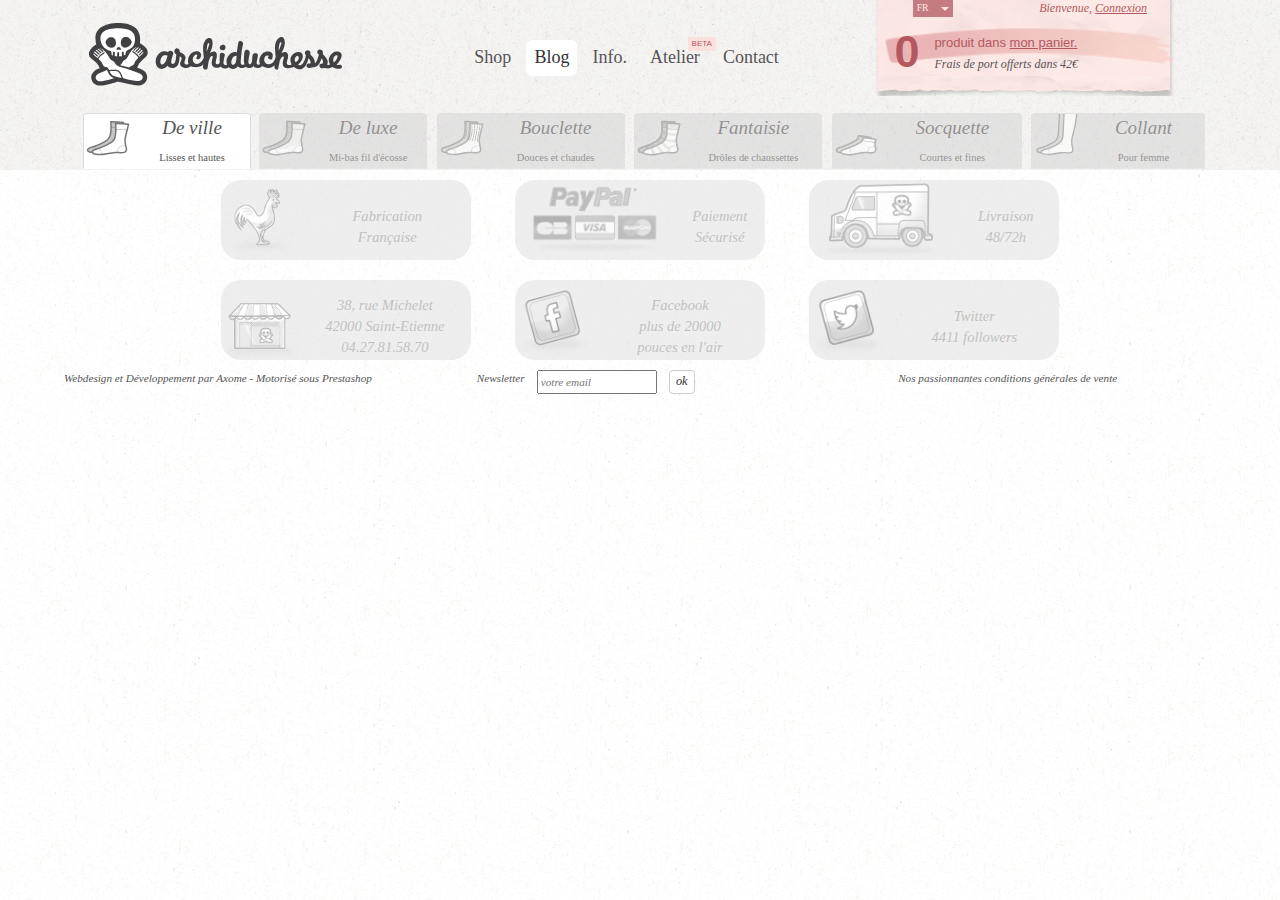
==== blog.html @ 79b2cbbb "added skeleton on blog.html" ====
<!doctype html>
<html class="no-js" lang="">
    <head>
        <meta charset="utf-8">
        <meta http-equiv="x-ua-compatible" content="ie=edge">
        <title></title>
        <meta name="description" content="">
        <meta name="viewport" content="width=device-width, initial-scale=1">
        <link href="bootstrap/css/bootstrap.css" rel="stylesheet">
        <link rel="apple-touch-icon" href="apple-touch-icon.png">
        <link rel="stylesheet" href="css/normalize.css">
        <link rel="icon" href="favicon.ico">
        <link rel="stylesheet" href="css/main.css">
        <script src="js/vendor/modernizr-2.8.3.min.js"></script>
    </head>
    <body>


      <!-- ecriture du header pour mobile et tablette-->
      <header class="hidden-md hidden-lg">

        <nav class="navbar navbar-default">
          <div class="container-fluid">

            <!-- Brand and toggle get grouped for better mobile display -->
            <div class="navbar-header">
              <button type="button" class="navbar-toggle collapsed" data-toggle="collapse" data-target="#bs-example-navbar-collapse-1" aria-expanded="false">
                <span class="sr-only">Toggle navigation</span>
                <span class="icon-bar"></span>
                <span class="icon-bar"></span>
                <span class="icon-bar"></span>
              </button>
              <a class="navbar-brand" href="#"><img src="img/logo.svg" alt="logo société"></a>
              <a class="navbar-brand" href="#">
                <span class="glyphicon glyphicon-shopping-cart"></span>
              </a>
            </div>
            <!-- Collect the nav links, forms, and other content for toggling -->
            <div class="collapse navbar-collapse" id="bs-example-navbar-collapse-1">
              <div class="iconmenu">
                <a href="index.html"><span class="glyphicon glyphicon-home" aria-hidden="true"></span></a>
                <a href="https://www.archiduchesse.com/fr/authentification?back=my-account"><span class="glyphicon glyphicon-user" aria-hidden="true"></span></a>
              </div>
              <ul class="nav navbar-nav">
                <li><a href="blog.html">Blog</a></li>
                <li><a href="#">Info.</a></li>
                <li><a href="#">Atelier</a></li>
                <li><a href="contact.html">Contact</a></li>
              </ul>
              <ul class="nav navbar-nav">
                <li><a href="#">De ville <span>Lisses et hautes</span></a></li>
                <li><a href="#">De luxe <span>Mi-bas Fil d'écosse</span></a></li>
                <li><a href="#">Bouclette <span>Douces et chaudes</span></a></li>
                <li><a href="#">Fantaisie <span>Drôle de chaussettes</span></a></li>
                <li><a href="#">Socquette <span>Courtes et fines</span></a></li>
                <li><a href="#">Collant <span>Pour femme</span></a></li>
                <li><a href="#">Courte <span>Mi-chaussettes fines</span></a></li>
                <li><a href="#" class="noborder">Espadrilles <span>Chaussures</span></a></li>
              </ul>
            </div><!-- /.navbar-collapse -->
          </div><!-- /.container-fluid -->
        </nav>
      </header>

      <!-- ecriture du header pour ordinateur  -->
      <div class="laptopheader hidden-xs hidden-sm">

        <header class="hidden-xs hidden-sm">

          <div class="row">
            <a class="col-md-4 col-lg-4" href="index.html"><img src="img/logo.svg" alt="logo société"></a>

            <nav class="col-md-4 col-lg-4">
              <ul class="nav nav-pills nav-justified">
                <li role="presentation"><a href="index.html">Shop</a></li>
                <li role="presentation" class="active"><a href="blog.html">Blog</a></li>
                <li role="presentation"><a href="#">Info.</a></li>
                <li role="presentation"><a href="#">Atelier</a></li>
                <li role="presentation"><a href="contact.html">Contact</a></li>
              </ul>
            </nav>

            <div class="col-md-4 col-lg-4">

              <div class="connect">

                <div>
                  <div class="dropdown">
                    <button class="btn dropdown-toggle" type="button" data-toggle="dropdown">
                    FR <span class="caret"></span>
                    </button>
                    <ul class="dropdown-menu">
                       <li><a href="#">EN</a></li>
                       <li><a href="#">US</a></li>
                       <li><a href="#">ES</a></li>
                       <li><a href="#">DE</a></li>
                    </ul>
                  </div>

                  <div>Bienvenue, <a href="#">Connexion</a></div>

                </div>

                <p>
                  <span>0</span>
                  <span>produit dans <a href="#">mon panier.</a></span>
                  <br><span>Frais de port offerts dans 42€</span>
                </p>

              </div>

              <div class="ticket-bas"> </div>

            </div>

          </div>



          <!-- mise en page deuxième partie du header  -->
          <nav class="row">
            <ul class="nav nav-tabs nav-justified">
              <li class="col-md-2 col-lg-2 active" role="presentation"><a href=""><img src="img/chaussettes/deville.svg" alt="illustration rubrique">De ville <br><span>Lisses et hautes</span></a></li>
              <li class="col-md-2 col-lg-2" role="presentation"><a href=""><img src="img/chaussettes/deluxe.svg" alt="illustration rubrique">De luxe <br><span>Mi-bas fil d'écosse</span></a></li>
              <li class="col-md-2 col-lg-2" role="presentation"><a href=""><img src="img/chaussettes/bouclette.svg" alt="illustration rubrique">Bouclette <br><span>Douces et chaudes</span></a></li>
              <li class="col-md-2 col-lg-2" role="presentation"><a href=""><img src="img/chaussettes/fantaisie.svg" alt="illustration rubrique">Fantaisie <br><span>Drôles de chaussettes</span></a></li>
              <li class="col-md-2 col-lg-2" role="presentation"><a href=""><img src="img/chaussettes/soquettes.svg" alt="illustration rubrique">Socquette <br><span>Courtes et fines</span></a></li>
              <li class="col-md-2 col-lg-2" role="presentation"><a href=""><img src="img/chaussettes/collants.svg" alt="illustration rubrique">Collant <br><span>Pour femme</span></a></li>
            </ul>
          </nav>

        </header>
      </div>


      <!-- ecriture de la partie principale -->
      <main>

      </main>


      <!-- ecriture du footer  -->
      <footer>
        <div class="row">
          <a href="" class="col-xs-6 col-sm-5 col-md-4">
            <span><img src="img/footer/picto_fabrication.png" alt="illustration fabrication"></span>
            <span>Fabrication <br>Française</span>
          </a>
          <a href="" class="col-xs-6 col-sm-5 col-md-4">
            <span><img src="img/footer/picto_paypal.png" alt="illustration paiement"></span>
            <span>Paiement <br>Sécurisé</span>
          </a>
          <a href="" class="col-xs-6 col-sm-5 col-md-4">
            <span><img src="img/footer/picto_livraison.png" alt="illustration livraison"></span>
            <span>Livraison <br>48/72h</span>
          </a>
          <a href="" class="col-xs-6 col-sm-5 col-md-4">
            <span><img src="img/footer/picto_adresse.png" alt="illustration adresse"></span>
            <span>38, rue Michelet <br>42000 Saint-Etienne <br>04.27.81.58.70</span>
          </a>
          <a href="" class="col-xs-6 col-sm-5 col-md-4 hidden-xs">
            <span><img src="img/footer/picto_facebook.png" alt="illustration facebook"></span>
            <span>Facebook <br>plus de 20000 <br>pouces en l'air</span></a>
          <a href="" class="col-xs-6 col-sm-5 col-md-4 hidden-xs">
            <span><img src="img/footer/picto_twitter.png" alt="illustration twitter"></span>
            <span>Twitter <br>4411 followers</span>
          </a>
        </div>
        <div class="row">
          <p>Webdesign et Développement par
            <a href="">Axome
            </a>
            - Motorisé sous
            <a href="">Prestashop</a>
          </p>
          <form action="">
            Newsletter <br>
            <input type="text" placeholder="votre email">
            <input type="submit" value="ok" class="button-mini btn btn-default">
          </form>
          <a href="">Nos passionnantes conditions générales de vente</a>
        </div>
      </footer>

      <script src="https://ajax.googleapis.com/ajax/libs/jquery/1.12.4/jquery.min.js"></script>
      <script src="bootstrap/js/bootstrap.js"></script>

    </body>
</html>
---- css/main.css ----
/*===========mise en page générale===========*/
/*===========================================*/

body {
  background: url(../img/bg2.png);
  /*opacity: 0.98!important;*/
  font-family: Times, serif;
}

/*===========mise en page header===========*/
/*===========================================*/

header .navbar-header {
  display: flex;
}

.navbar-default {
  background: url(../img/bg2.png);
  box-shadow: 0px 1px 10px lightgray;
}

header .navbar-header > button {
  border: none;
  margin-left: 5px;
}

.icon-bar {
  border: 2px solid black;
  border-radius: 2px!important;
}


header .navbar-brand > img {
  max-width: 58%;
  justify-content:space-around;
  margin: auto;
  /*height: auto;*/
}

header a:first-of-type {
  align-self:baseline;
  padding: 0;
  margin: auto;
  height: 100%;
}

.glyphicon-shopping-cart {
  color: black;
}


/*mise en page de la partie déroulante*/

.collapse > ul:first-of-type {
  display: flex;
  justify-content: flex-start;
}

.collapse > ul:first-of-type > li {
  /*max-width: 10%;*/
  width: 70px;
  text-align: center;
  margin: 0;
}

.collapse {
  position: absolute;
  z-index: 4;
  top: 0;
  height: 99vh!important;
  overflow: hidden;
  width: 80vw;
}

.collapse *, .collapse{
  background-image: url(../img/bg.png);
  /*background-size: 350px;*/
  height: auto;
}

.collapse > ul:nth-of-type(2) {
  /*height: 100%;*/
  border-top: 1px solid lightgray;
  display: flex;
  margin-top: 15px;
  flex-flow: column nowrap;
  width: 110%;
}


.collapse > ul:nth-of-type(2) > li a {
  /*max-width: 10%;*/
  border-bottom: 1px solid gray;
  font-size: 1.2em;
  margin: 0 5px;
  padding-left: 15px;
}

.collapse > ul:first-of-type > li a:hover,
.collapse > ul:nth-of-type(2) > li a:hover,
.collapse > ul:nth-of-type(2) > li a:hover span {
  background: rgb(178,178,178);
  /*border: 1px solid red;*/
  opacity: 0.6;
}

.collapse > ul:first-of-type > li a {
  min-width: 60px;
  margin: 0;
  padding: 10px 10px;
  border-radius: 10px;
}

.collapse > ul:nth-of-type(2) > li .noborder {
  border: none;
}

.collapse > ul:nth-of-type(2) > li a span {
  /*color: #444;*/
  opacity: 0.6;
  font-size: 0.7em;
  margin-left: 10px;
}


.iconmenu .glyphicon {
  color: black;
  margin: 15px 5px;
  font-size: 25px;
  /*width: 50px!important;*/
}

/*===========mise en page footer===========*/
/*===========================================*/

footer div {
  display: flex;
  flex-flow: row wrap;
  width: 90%;
  /*border: 1px solid red;*/
  margin: auto!important;
}

footer > div > a {
  height: 120px;
  display: flex;
  flex-flow: column nowrap;
  align-content: center;
  overflow: hidden;
}

footer div span {
  height: 100%;
  text-align: center;
  overflow: hidden;
  color: #999;
  font-style: italic;
  font-size : 0.8em;

}

footer div a span img {
  text-align: center;
  height: 200%;
  margin: auto;
}

footer div a:hover span img {
  position: relative;
  top: -100%;
}

footer div a:hover, footer div a:hover span {
  text-decoration: none;
  color: #555;
}

footer div form input:first-child {
  width: 220px;
  max-width: 80%;
  font-style: italic;
  font-size: 0.8em;
}

footer div form {
  text-align: center;
  margin: auto;
}

footer div form input:last-child {
  padding: 2px 6px;
  font-style: italic;
  font-size: 1.1em;
}

footer > div:last-child {
  font-style: italic;
  display: flex;
  margin-top: 15px;
  flex-flow: column;
  color: #555;
  font-size: 0.8em;
  text-align: center;
}

footer > div:last-child a {
  color: #555;
  margin: auto;
}

/*$$$$$$$$$$$$$$$$$$$$$$
-------tablet---------
$$$$$$$$$$$$$$$$$$$$$$*/


/*===========mise en page header=============*/
/*===========================================*/

@media (max-width: 991px) {
    .navbar-header {
        float: none;
    }
    .navbar-toggle {
        display: block;
    }
    .navbar-collapse {
        border-top: 1px solid transparent;
        box-shadow: inset 0 1px 0 rgba(255,255,255,0.1);
    }
    .navbar-collapse.collapse {
        display: none!important;
    }
    .navbar-nav {
        float: none!important;
        margin: 7.5px -15px;
    }
    .navbar-nav>li {
        float: none;
    }
    .navbar-nav>li>a {
        padding-top: 10px;
        padding-bottom: 10px;
    }
    .navbar-text {
        float: none;
        margin: 15px 0;
    }
    /* since 3.1.0 */
    .navbar-collapse.collapse.in {
        display: block!important;
    }
    .collapsing {
        overflow: hidden!important;
    }

    .navbar-header >.navbar-brand:first-of-type {
        margin: auto;
    }

/*pour la partie déroulante */
    .container-fluid > .navbar-collapse  {
        width: 80vw;
        height: 99vh!important;
        margin-left: -15px;
    }

    .collapse > ul:nth-of-type(2) {
      width: 95%;
    }
}

@media(min-width:768px) {


  /*===========mise en page footer=============*/
  /*===========================================*/

  footer div:first-child{
    width: 65%;
    /*opacity: 1;*/

  }

  footer div:first-child a {
    flex-flow: row;
    height: 80px;
    width: 250px;
    margin: 10px auto;
    font-size: 1.3em;
    background: rgb(228,228,228);
    opacity: 0.6;
    /*border: 1px solid red;*/
    padding: 0px;
    border-radius: 20px;
  }

  footer div:first-child span:last-child {
    opacity: 1!important;
    flex: auto;
    align-content: center;
    padding-top: 13px;
  }

  footer > div:last-child, footer > div:last-child form {
    display: flex;
    flex-flow: row nowrap;
    justify-content: space-around;
    min-width: 230px;
  }

  footer > div:last-child form {
    margin-top: 0;
  }

}




/*$$$$$$$$$$$$$$$$$$$$$$
--------laptop----------
$$$$$$$$$$$$$$$$$$$$$$*/

@media(min-width:992px) {

/*===========mise en page header===========*/
/*=========================================*/
  .laptopheader {
    background-image: url(../img/bg.png);
    height: 170px;
  }

  .laptopheader header {
    width: 86%;
    min-width: 900px;
    margin: auto;
    height: 100%;
    display: flex;
    flex-flow: column nowrap;
  }

  .laptopheader header > div a img {
    width: 280px;
    margin-top: 10px;
  }

  .laptopheader header ul li {
    /*border: 1px solid red!important;*/
  }

  /*mise en page de la navigation principale */
  .laptopheader header > div:first-of-type {
    display: flex;
  }

  .laptopheader header > div:first-of-type > nav {
    margin: 40px;
  }

  .laptopheader header > div:first-of-type > nav ul {
    display: flex;
    margin-left: -12px;
    justify-content: space-between;
  }

  .laptopheader header > div nav li {
    width: auto;
    margin-right: 5px;
  }

  .laptopheader header > div nav a {
    font-size: 18px;
    width: 100%;
    border-radius: 6px;
    padding: 5px 8px;
    color: #555;
  }

  .laptopheader header > div nav .active a,
  .laptopheader header > div nav a:hover {
    background-color: white!important;
    color: #333333!important;
  }

  .laptopheader header > nav {
    margin-top: auto;
  }

  .laptopheader header > div nav li:nth-child(4)::after {
  content: 'BETA';
  font-size: 8px;
  font-family: Arial,sans-serif;
  color: #B35860;
  background-color: #fce0dd;
  display: block;
  position: absolute;
  top: -3px;
  right: -8px;
  padding: 3px 4px;
  line-height: 1em;
  }



  /*mise en page partie connect */
  .connect {
    background-image: url(../img/ticket-repeat.png);
    background-repeat: no-repeat;
    width: 100%;
    height: 100%;
    position: relative;
    top: -40px;
  }

  .connect > div,
  .connect > p {
    position: relative;
    top: 40px;
  }

  .connect .dropdown {
    position: relative;
    background: rgb(196,123,129);
    color: #ffe5e3;
    width: 40px!important;
    line-height: 10px!important;
  }

  .connect div button {
    width: 30px;
    padding: 0 3px;
    font-size: 0.7em;
    background: inherit;
  }

  .connect div button .caret {
    margin-left: 10px;
  }

  .connect .dropdown .dropdown-menu {
    border: none;
    min-width: 40px;
    border-radius: 0;
    margin: 0;
    padding: 0 3px;
    color: #ffe5e3;
    font-size: 0.7em;
    background: rgb(224,179,184);
  }

  .connect > div {
    display: flex;
    justify-content: space-around;
  }

  .connect > div > div:last-child,
  .connect > div > div:last-child a
   {
    font-size: 12px;
    font-style: italic;
    color: #B35860;
  }

  .connect > div > div:last-child a,
  .connect p a {
    text-decoration: underline;
  }


  .ticket-bas {
    background-image: url(../img/ticket-bas.png);
    background-repeat: no-repeat;
    height: 20px;
    position: relative;
    top: -40px;
    width: 100%;
    }

  .connect p {
    color: rgb(179,88,96);
    background: url(../img/stabilo.png) no-repeat;
    background-position: center;
    background-size: 90%;
    /*width: 100%;*/
    margin: 0 auto;
    padding: 15px 0 0 65px;
    line-height: 20px;
    font-weight: bold;
    font-family: "Trebuchet MS",sans-serif;
    }

  .connect p span:first-child {
    font-size: 4.5rem;
    position: absolute;
    left: 25px;
    top: 25px;
  }

  .connect p span:nth-child(2) {
    font-size: 1.3rem;
    font-weight: lighter;
  }

  .connect p span:nth-child(2) a {
    color: inherit;
  }

  .connect p span:last-child {
    font-size: 1.2rem;
    /*border: 1px solid red;*/
    color: #555;
    font-style: italic;
    font-weight: lighter;
    font-family: "Georgia",Times,serif;
  }


  /*mise en page deuxieme partie du header */

  header > nav img {
    width: 50px;
    margin: 0!important;
    /*border: 1px solid red;*/
    float: left;
    position: relative;
    top: 0px;
    transition: 0.3s;
  }

  header > nav li {
    font-style: italic;
    position: relative;
    top: -2.5px;
    padding: 0!important;
    font-size: 19px;
  }

  header > nav li:not(.active) a {
  background-color: lightgray;
  opacity: 0.5;
  color: inherit;
  }

  header > nav ul li a:hover {
  color: black;
  opacity: 1;
  }

  header > nav a:hover img {
  top: -3px;
  position: relative;
  }

  header > nav li >a {
    line-height: 10px;
    width: 95%;
  }


  header > nav span {

    font-size: 0.55em;
    padding: 0;
    margin: 0;
    line-height: 8px;
    /*border: 1px solid red;*/
    font-style: normal;
  }

  /*===========mise en page footer=============*/
  /*===========================================*/

  footer div:first-child{
    width: 69%;
    /*opacity: 1;*/
  }

}
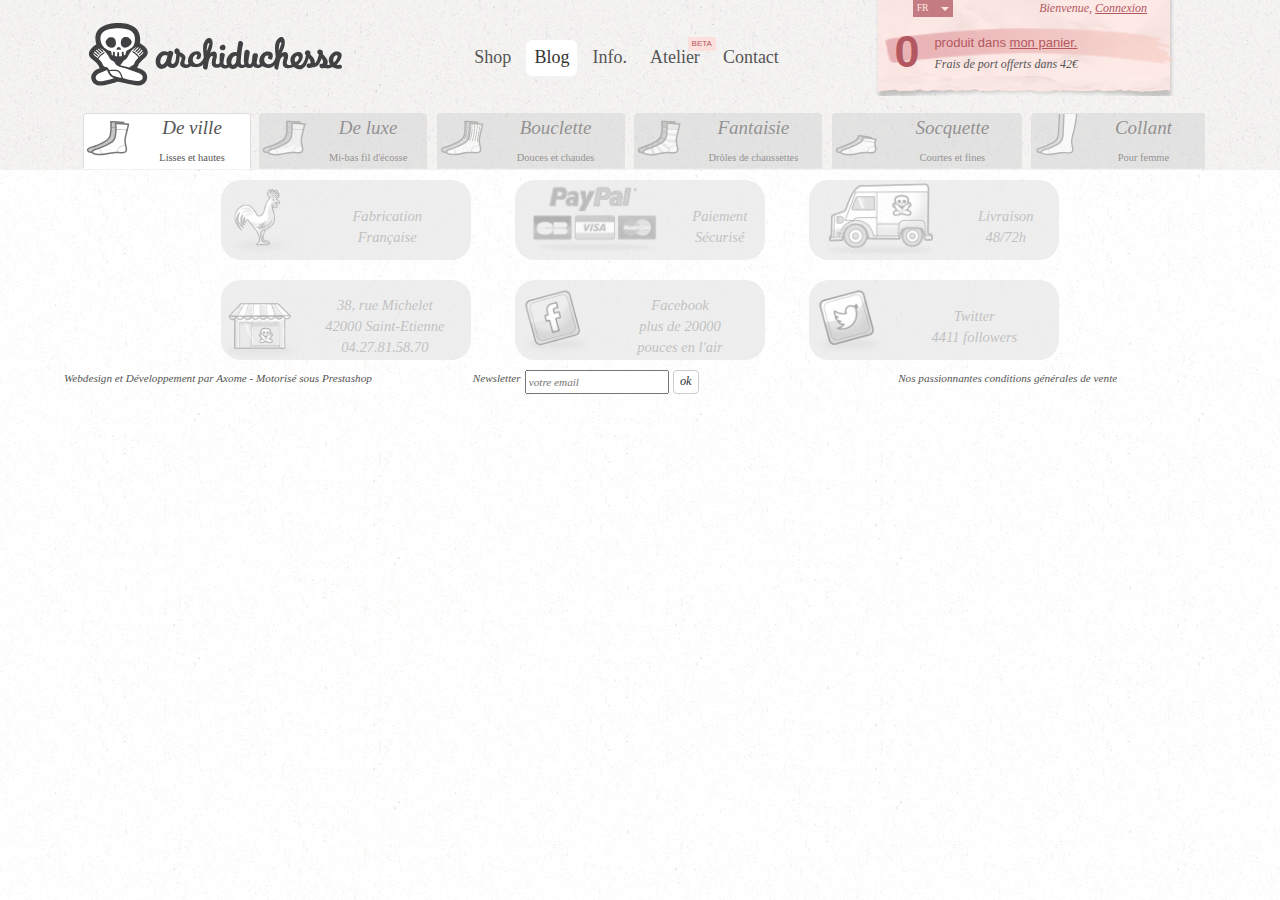
==== commit e3d00811: "added sizes bar on index.html" ====
--- a/blog.html
+++ b/blog.html
@@ -30,7 +30,7 @@
                 <span class="icon-bar"></span>
                 <span class="icon-bar"></span>
               </button>
-              <a class="navbar-brand" href="#"><img src="img/logo.svg" alt="logo société"></a>
+              <a class="navbar-brand" href="index.html"><img src="img/logo.svg" alt="logo société"></a>
               <a class="navbar-brand" href="#">
                 <span class="glyphicon glyphicon-shopping-cart"></span>
               </a>
--- a/css/main.css
+++ b/css/main.css
@@ -4,7 +4,7 @@
 body {
   background: url(../img/bg2.png);
   /*opacity: 0.98!important;*/
-  font-family: Times, serif;
+  font-family: "Georgia",Times,serif;
 }
 
 /*===========mise en page header===========*/
@@ -74,12 +74,10 @@
 
 .collapse *, .collapse{
   background-image: url(../img/bg.png);
-  /*background-size: 350px;*/
   height: auto;
 }
 
 .collapse > ul:nth-of-type(2) {
-  /*height: 100%;*/
   border-top: 1px solid lightgray;
   display: flex;
   margin-top: 15px;
@@ -89,7 +87,6 @@
 
 
 .collapse > ul:nth-of-type(2) > li a {
-  /*max-width: 10%;*/
   border-bottom: 1px solid gray;
   font-size: 1.2em;
   margin: 0 5px;
@@ -128,6 +125,79 @@
   margin: 15px 5px;
   font-size: 25px;
   /*width: 50px!important;*/
+}
+
+
+
+
+/*===========mise en page main===============*/
+/*===========================================*/
+
+/*___________INDEX_____________*/
+
+#index {
+  width: 90%;
+  margin: 15px auto 50px auto;
+}
+
+#index > nav > ul li a {
+  color :rgb(74,74,76);
+  padding: 3px 12px;
+}
+
+#index > nav > ul li {
+margin: 5px 2px 10px 2px;
+background-color: lightgray;
+/*opacity: 0.8;*/
+border-radius: 4px;
+}
+
+#index > nav > ul li a:hover,
+#index > nav > ul .active a {
+  color: white;
+  background-color: rgb(74,74,76);
+}
+
+#index div {
+  width: auto;
+  flex-flow: row wrap;
+}
+
+#index div figure {
+ margin: 10px 0;
+}
+
+#index div figure img {
+  padding: 0;
+  width: 100%;
+}
+
+#index div > img {
+  margin-top: 5px;
+  max-width: 500px;
+  margin: auto;
+}
+
+#index div figure figcaption {
+  text-align: center;
+  margin-top: -10px;
+  font-size: 16px;
+  color: #555555;
+  font-style: italic;
+}
+
+#index div figure figcaption span {
+  background-color: lightgray;
+  opacity: 0.5;
+  font-size: 0.9em;
+  padding: 3px 15px;
+  position: absolute;
+  top: 0;
+  right: 0;
+}
+
+#index div figure a:hover {
+  text-decoration: none;
 }
 
 /*===========mise en page footer===========*/
@@ -270,6 +340,24 @@
 }
 
 @media(min-width:768px) {
+
+  /*===========mise en page main===============*/
+  /*===========================================*/
+
+  /*___________INDEX_____________*/
+
+  #index > div {
+    display: flex;
+  }
+
+  #index > div > img:first-child {
+    order: -2;
+  }
+
+  #index > div figure:first-of-type {
+    order: -1;
+    /*margin-top: 0;*/
+  }
 
 
   /*===========mise en page footer=============*/
@@ -481,7 +569,6 @@
     background: url(../img/stabilo.png) no-repeat;
     background-position: center;
     background-size: 90%;
-    /*width: 100%;*/
     margin: 0 auto;
     padding: 15px 0 0 65px;
     line-height: 20px;
@@ -567,6 +654,33 @@
     font-style: normal;
   }
 
+
+
+  /*===========mise en page main=============*/
+  /*===========================================*/
+
+  /*___________INDEX_____________*/
+
+  #index > div {
+    display: flex;
+  }
+
+  #index > div figure:first-of-type {
+    order: 0;
+  }
+
+  #index > nav > ul {
+    position: fixed;
+    display: flex;
+    flex-flow: column;
+    z-index: 3;
+    right: 12px;
+    top: 40vh;
+  }
+
+  #index > nav > ul li {
+  margin-bottom: 0;
+  }
   /*===========mise en page footer=============*/
   /*===========================================*/
 
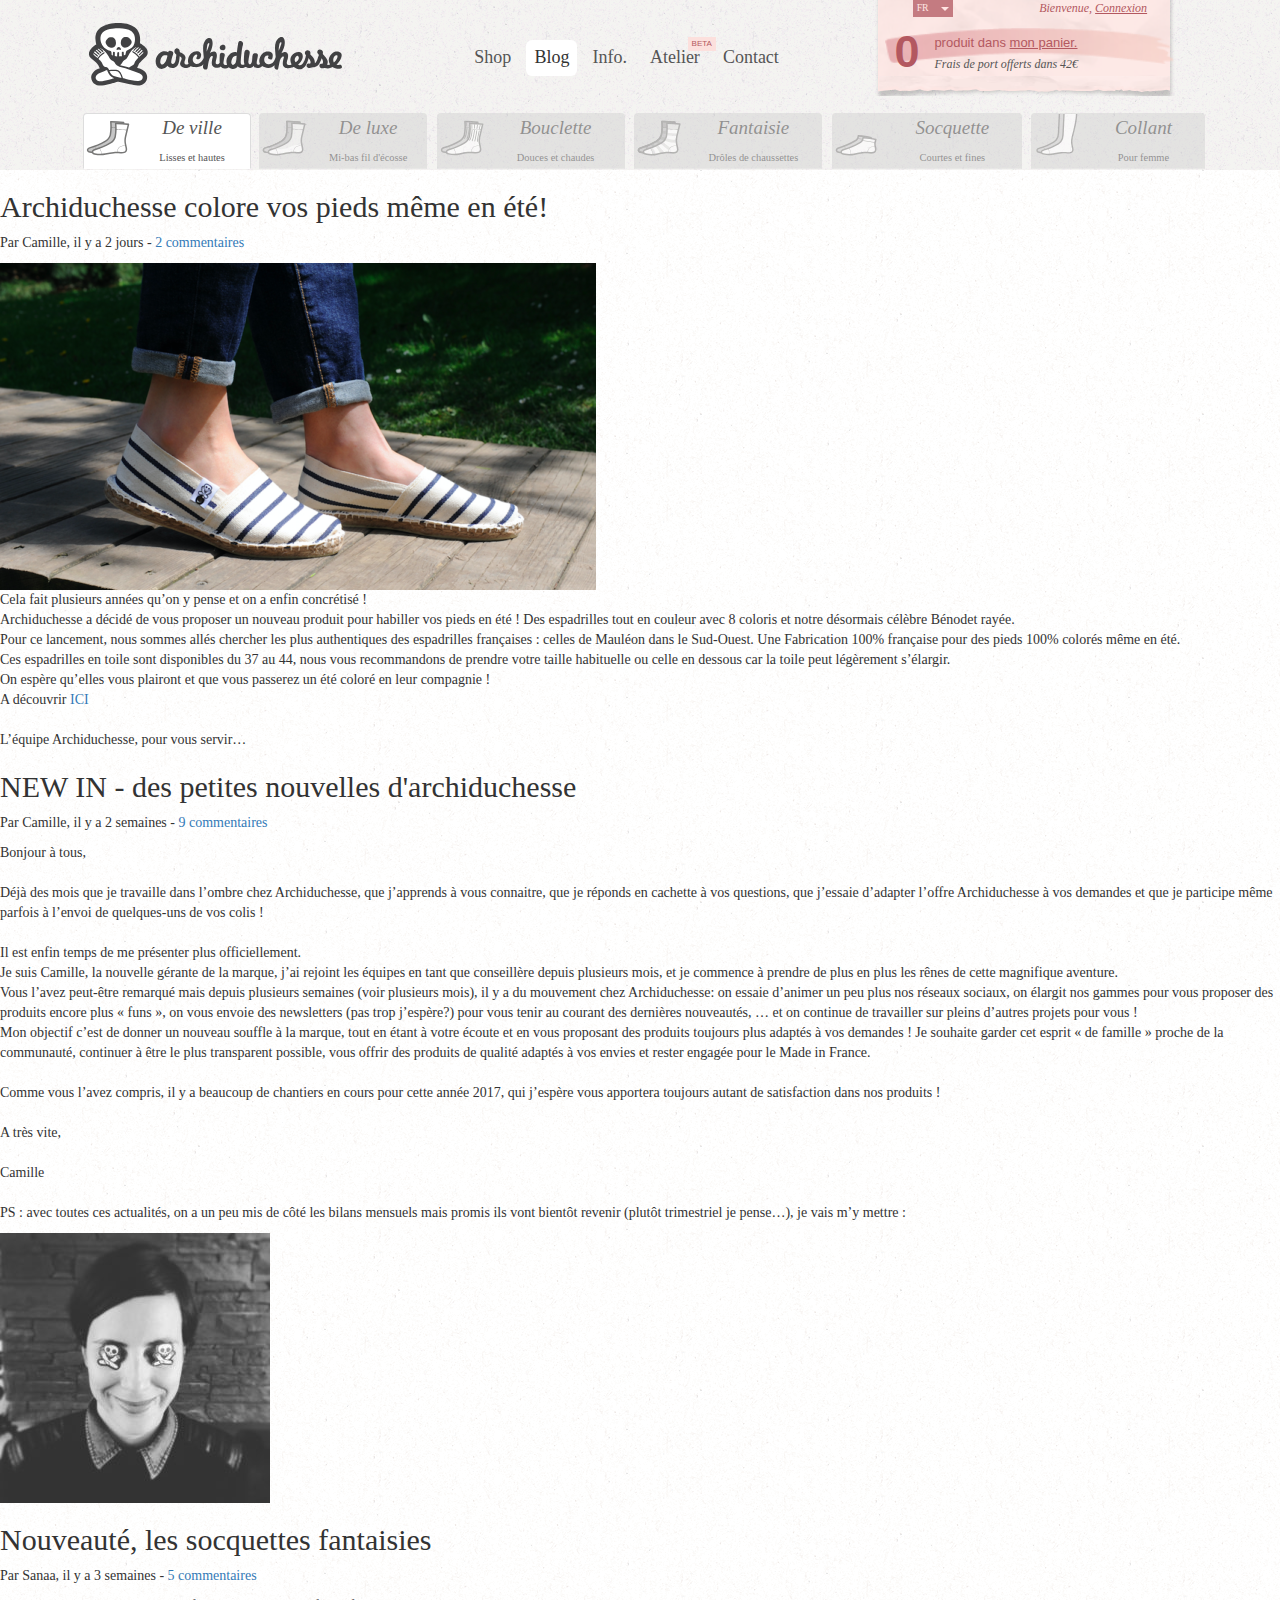
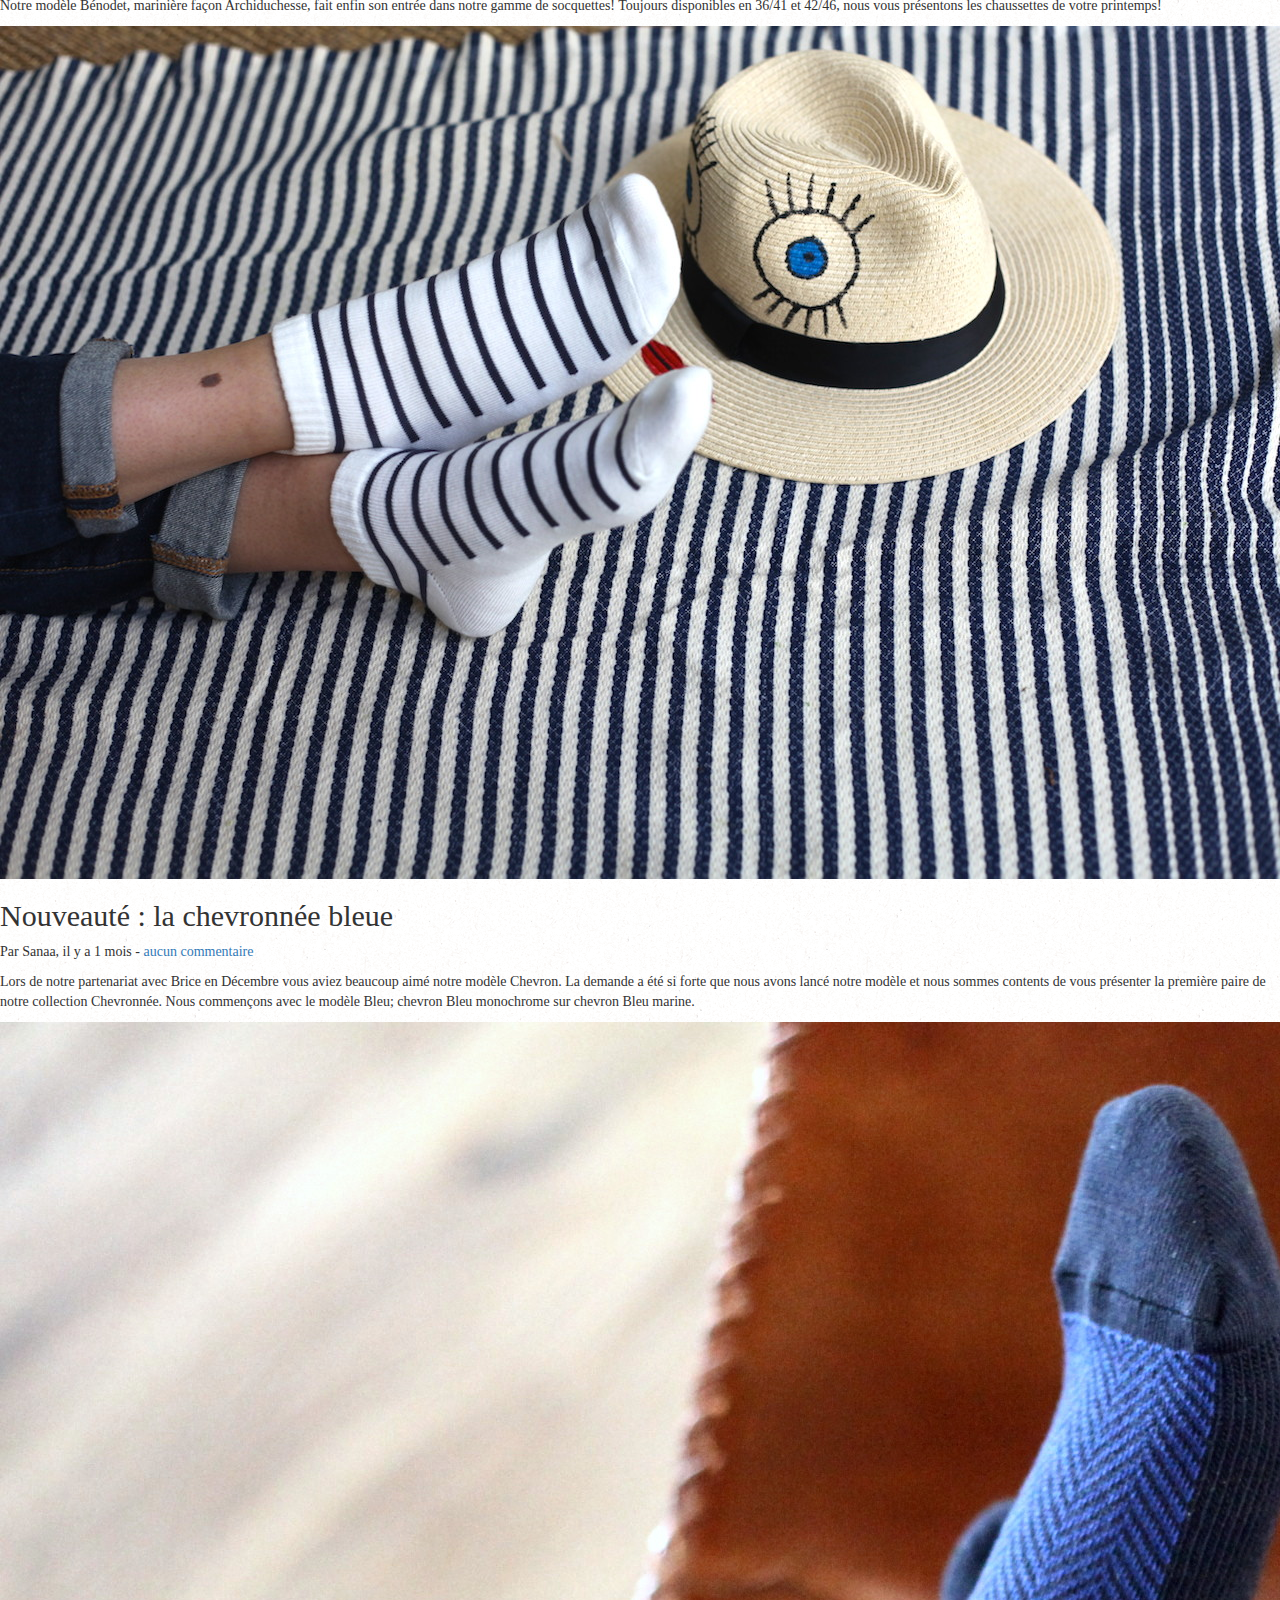
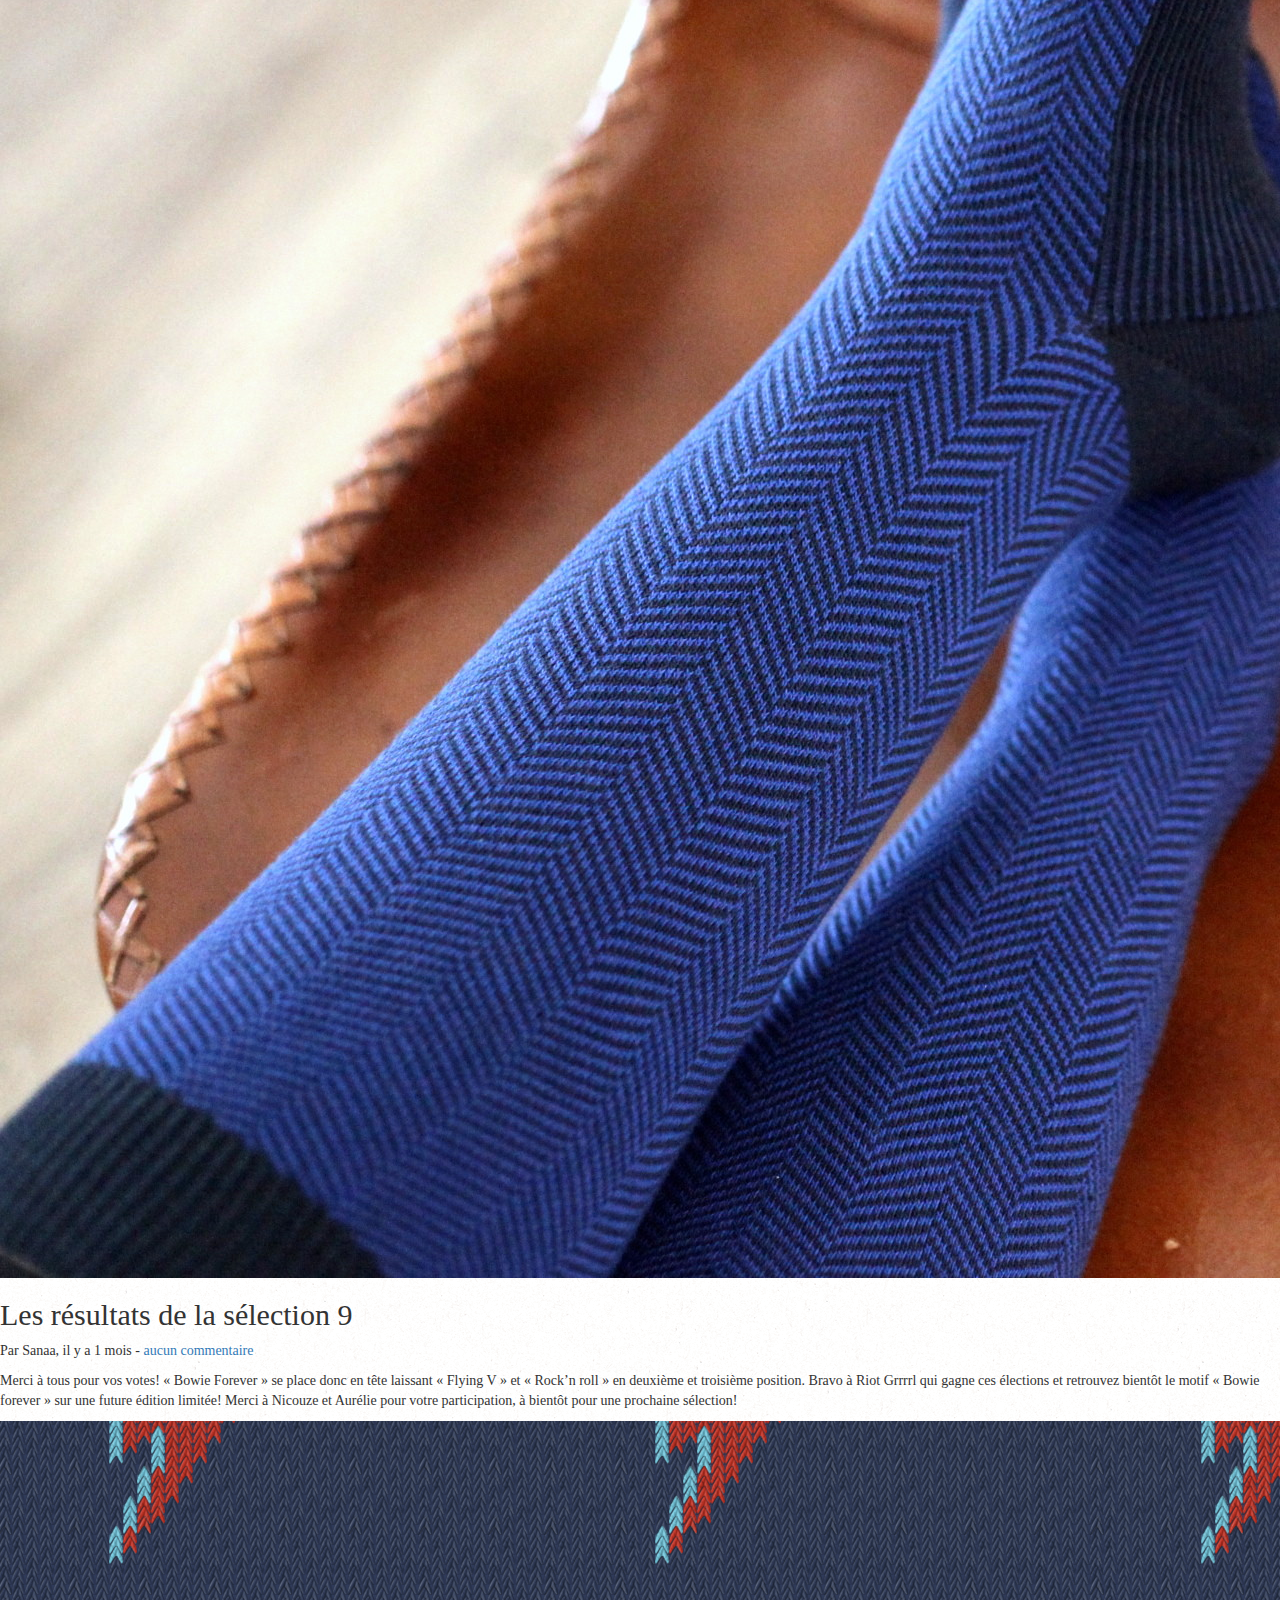
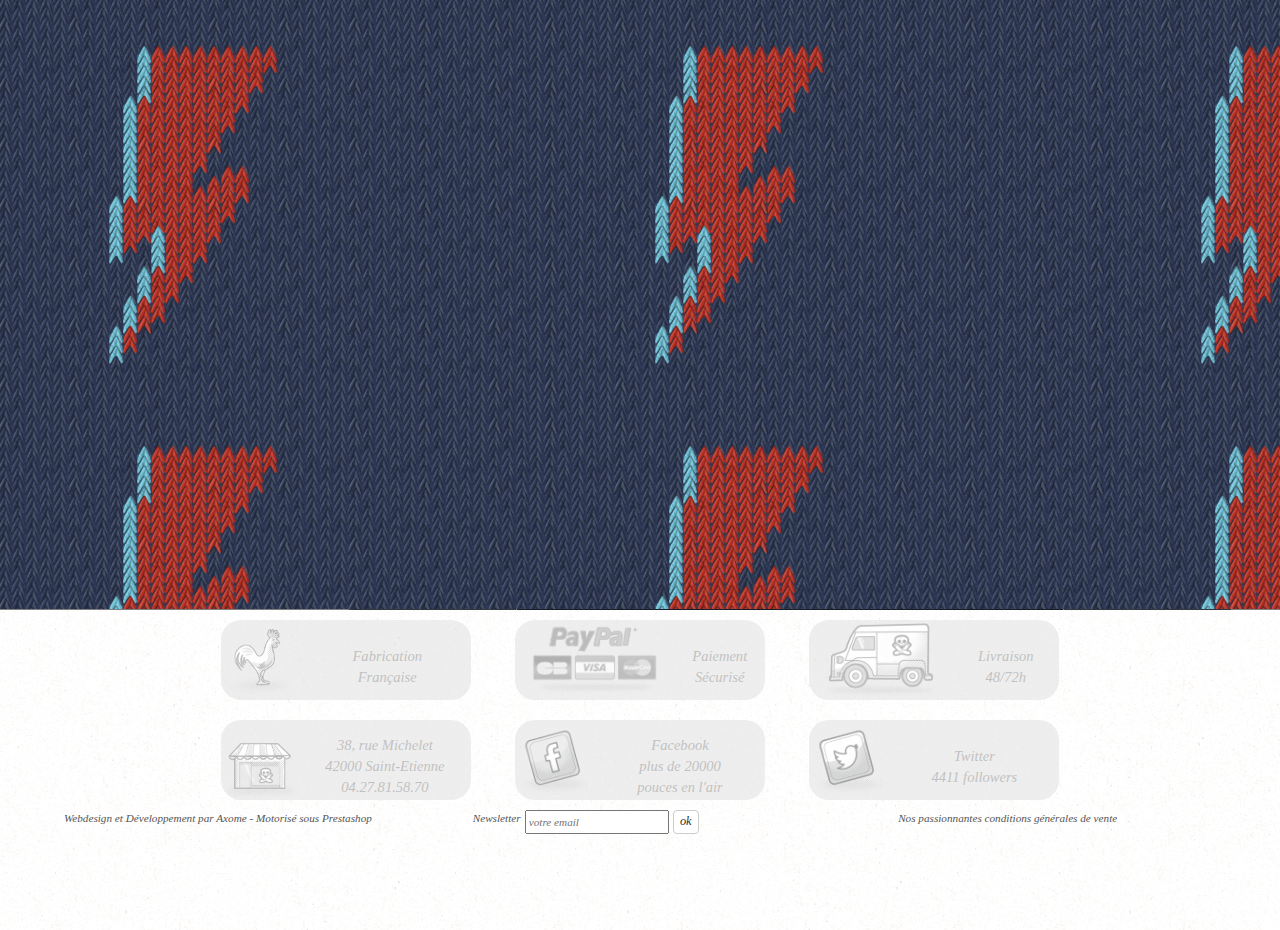
==== commit ebb0b0d7: "skeleton on blog main part" ====
--- a/blog.html
+++ b/blog.html
@@ -3,7 +3,7 @@
     <head>
         <meta charset="utf-8">
         <meta http-equiv="x-ua-compatible" content="ie=edge">
-        <title></title>
+        <title>Archiduchesse</title>
         <meta name="description" content="">
         <meta name="viewport" content="width=device-width, initial-scale=1">
         <link href="bootstrap/css/bootstrap.css" rel="stylesheet">
@@ -134,8 +134,63 @@
 
 
       <!-- ecriture de la partie principale -->
-      <main>
-
+      <main id="blog">
+        <section>
+          <h2>Archiduchesse colore vos pieds même en été!</h2>
+          <p class="comm">Par Camille, il y a 2 jours - <a href="#">2 commentaires </a></p>
+          <img src="img/blog/1.png" alt="illustration">
+          <p>Cela fait plusieurs années qu’on y pense et on a enfin concrétisé ! <br>
+          Archiduchesse a décidé de vous proposer un nouveau produit pour habiller vos pieds en été ! Des espadrilles tout en couleur avec 8 coloris et notre désormais célèbre Bénodet rayée. <br>
+          Pour ce lancement, nous sommes allés chercher les plus authentiques des espadrilles françaises : celles de Mauléon dans le Sud-Ouest. Une Fabrication 100% française pour des pieds 100% colorés même en été. <br>
+          Ces espadrilles en toile sont disponibles du 37 au 44, nous vous recommandons de prendre votre taille habituelle ou celle en dessous car la toile peut légèrement s’élargir.<br>
+          On espère qu’elles vous plairont et que vous passerez un été coloré en leur compagnie !<br>
+          A découvrir <a href="#">ICI</a><br>
+          <br>
+          L’équipe Archiduchesse, pour vous servir…</p>
+          <!-- <div class="gif">
+            <p>Notre excitation quand on a reçu les espadrilles :</p>
+            <div style="width:100%;height:0;padding-bottom:121%;position:relative;"><iframe src="https://giphy.com/embed/bznNJlqAi4pBC" width="100%" height="100%" style="position:absolute" frameBorder="0" class="giphy-embed" allowFullScreen></iframe></div><p><a href="https://giphy.com/gifs/seinfeld-excited-happy-feet-bznNJlqAi4pBC">via GIPHY</a></p>
+          </div> -->
+        </section>
+
+        <section>
+          <h2>NEW IN - des petites nouvelles d'archiduchesse</h2>
+          <p class="comm">Par Camille, il y a 2 semaines - <a href="#">9 commentaires </a></p>
+          <p>Bonjour à tous,<br><br>
+            Déjà des mois que je travaille dans l’ombre chez Archiduchesse, que j’apprends à vous connaitre, que je réponds en cachette à vos questions, que j’essaie d’adapter l’offre Archiduchesse à vos demandes et que je participe même parfois à l’envoi de quelques-uns de vos colis !<br><br>
+            Il est enfin temps de me présenter plus officiellement.<br>
+            Je suis Camille, la nouvelle gérante de la marque, j’ai rejoint les équipes en tant que conseillère depuis plusieurs mois, et je commence à prendre de plus en plus les rênes de cette magnifique aventure.<br>
+            Vous l’avez peut-être remarqué mais depuis plusieurs semaines (voir plusieurs mois), il y a du mouvement chez Archiduchesse: on essaie d’animer un peu plus nos réseaux sociaux, on élargit nos gammes pour vous proposer des produits encore plus « funs », on vous envoie des newsletters (pas trop j’espère?) pour vous tenir au courant des dernières nouveautés, … et on continue de travailler sur pleins d’autres projets pour vous !<br>
+            Mon objectif c’est de donner un nouveau souffle à la marque, tout en étant à votre écoute et en vous proposant des produits toujours plus adaptés à vos demandes ! Je souhaite garder cet esprit « de famille » proche de la communauté, continuer à être le plus transparent possible, vous offrir des produits de qualité adaptés à vos envies et rester engagée pour le Made in France.
+            <br><br>
+            Comme vous l’avez compris, il y a beaucoup de chantiers en cours pour cette année 2017, qui j’espère vous apportera toujours autant de satisfaction dans nos produits !
+            <br><br>
+            A très vite,
+            <br><br>
+            Camille
+            <br><br>
+            PS : avec toutes ces actualités, on a un peu mis de côté les bilans mensuels mais promis ils vont bientôt revenir (plutôt trimestriel je pense…), je vais m’y mettre :
+          </p>
+          <img src="img/blog/2.jpg" alt="illustration">
+        </section>
+        <section>
+          <h2>Nouveauté, les socquettes fantaisies</h2>
+          <p class="comm">Par Sanaa, il y a 3 semaines - <a href="#">5 commentaires </a></p>
+          <p>Notre modèle Bénodet, marinière façon Archiduchesse, fait enfin son entrée dans notre gamme de socquettes! Toujours disponibles en 36/41 et 42/46, nous vous présentons les chaussettes de votre printemps!</p>
+          <img src="img/blog/3.jpg" alt="illustration">
+        </section>
+        <section>
+          <h2>Nouveauté : la chevronnée bleue</h2>
+          <p class="comm"> Par Sanaa, il y a 1 mois - <a href="#">aucun commentaire </a></p>
+          <p>Lors de notre partenariat avec Brice en Décembre vous aviez beaucoup aimé notre modèle Chevron. La demande a été si forte que nous avons lancé notre modèle et nous sommes contents de vous présenter la première paire de notre collection Chevronnée. Nous commençons avec le modèle Bleu; chevron Bleu monochrome sur chevron Bleu marine.</p>
+          <img src="img/blog/4.jpg" alt="illustration">
+        </section>
+        <section>
+          <h2>Les résultats de la sélection 9</h2>
+          <p class="comm"> Par Sanaa, il y a 1 mois - <a href="#">aucun commentaire </a></p>
+          <p>Merci à tous pour vos votes! « Bowie Forever » se place donc en tête laissant « Flying V » et « Rock’n roll » en deuxième et troisième position. Bravo à Riot Grrrrl qui gagne ces élections et retrouvez bientôt le motif « Bowie forever » sur une future édition limitée! Merci à Nicouze et Aurélie pour votre participation, à bientôt pour une prochaine sélection!</p>
+          <img src="img/blog/5.png" alt="illustration">
+        </section>
       </main>
 
 
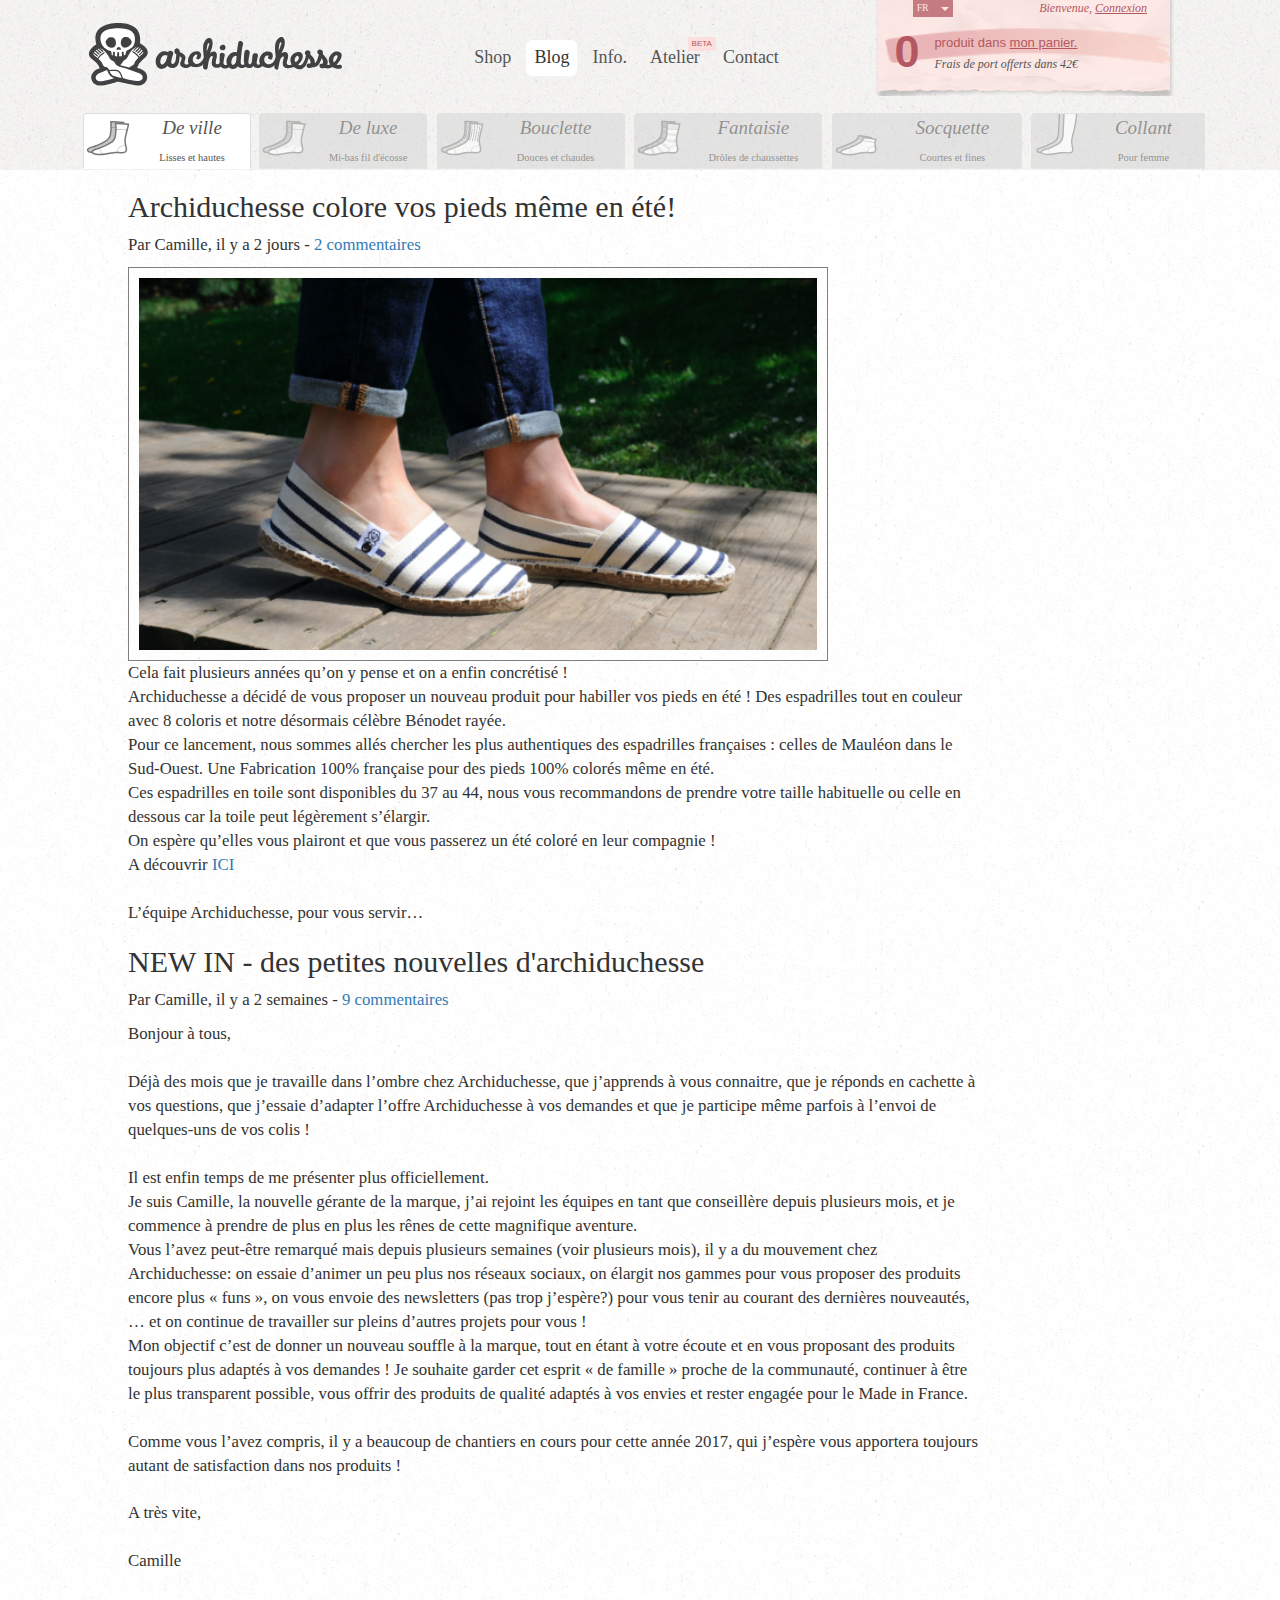
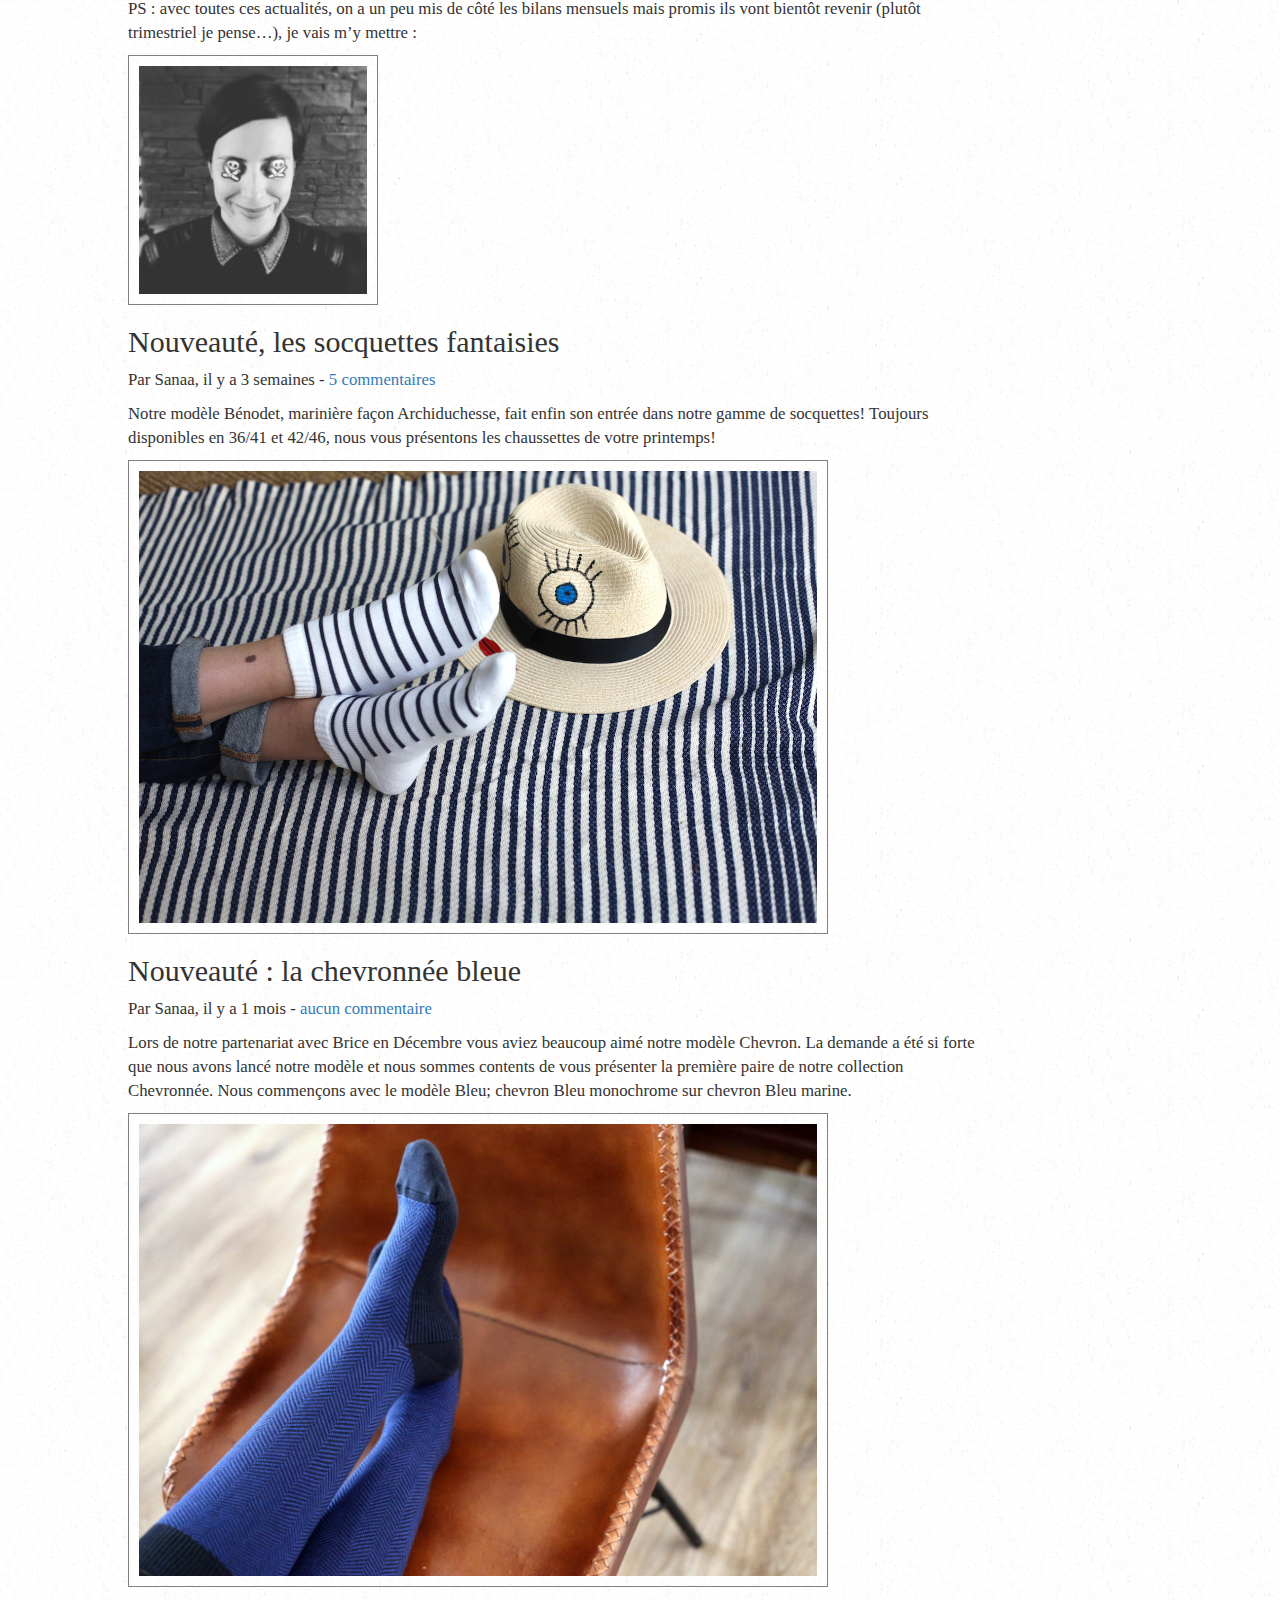
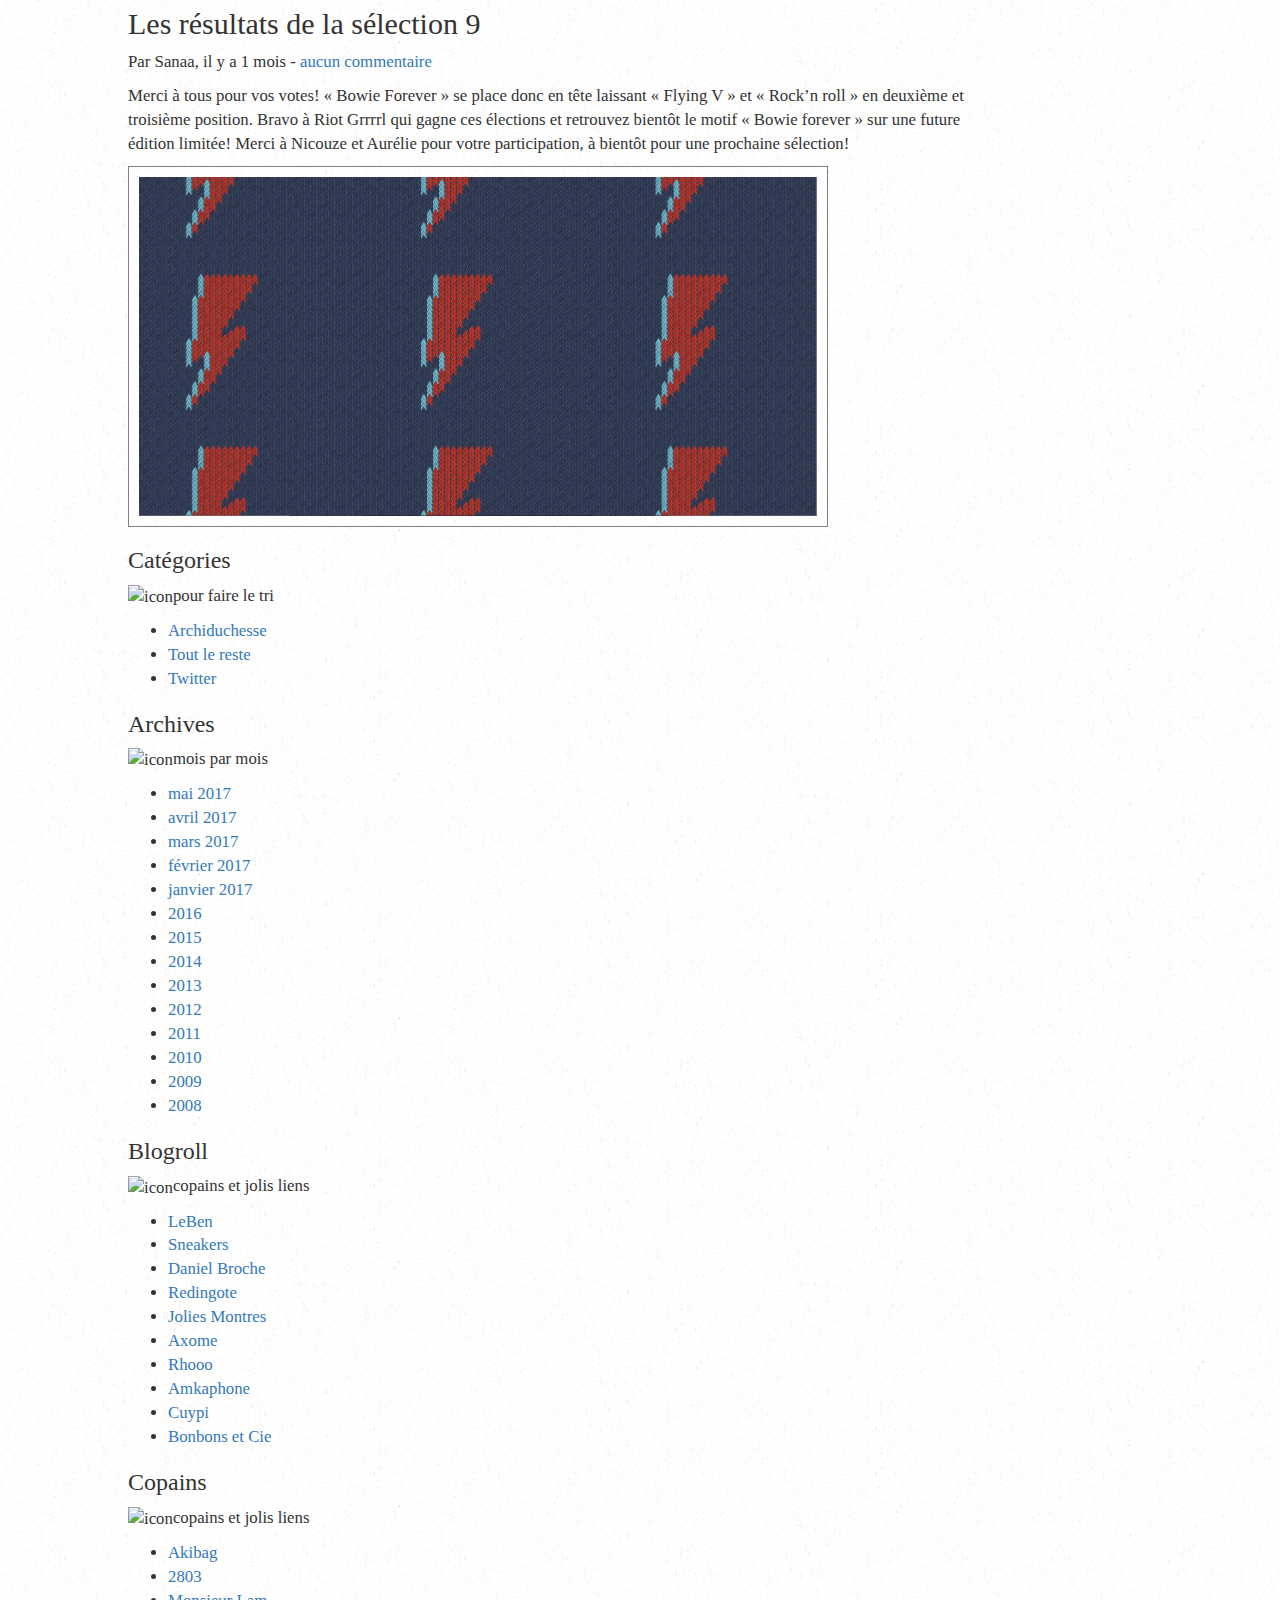
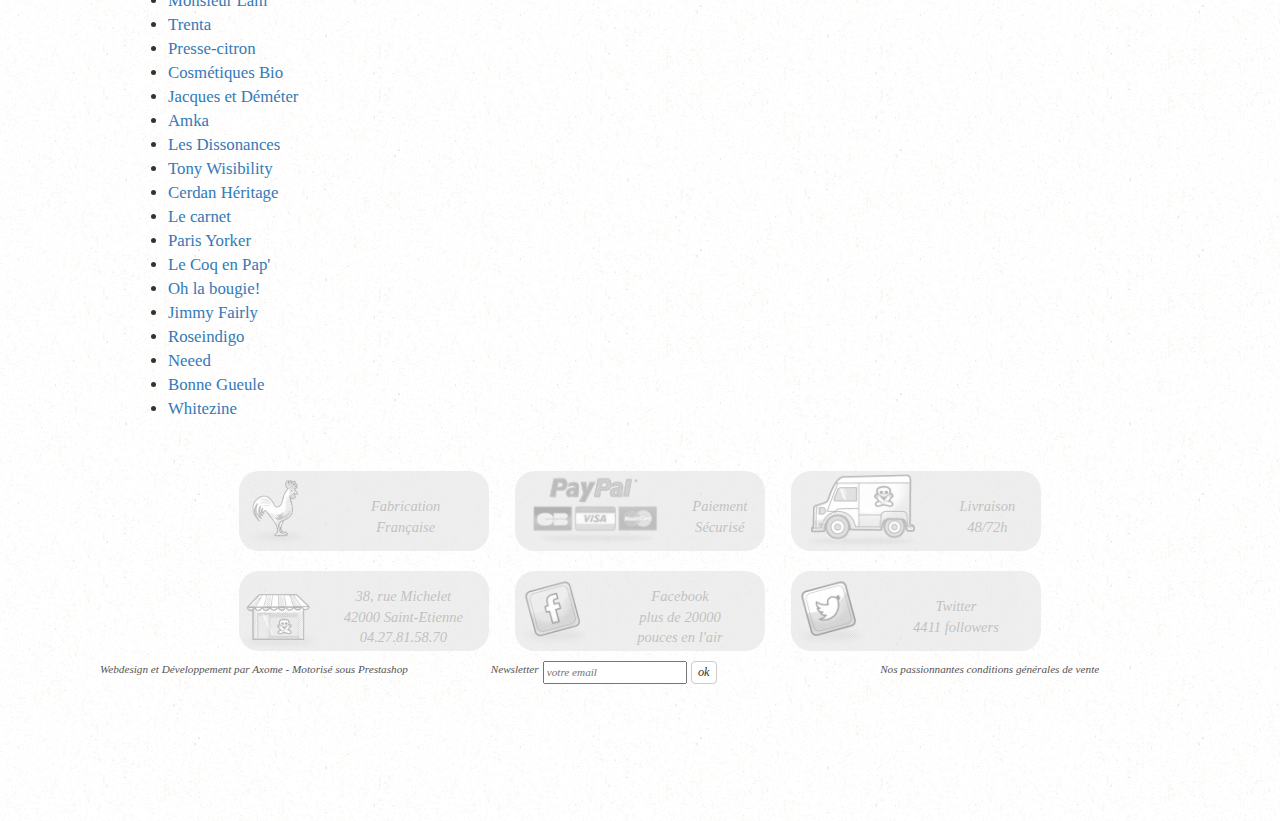
==== commit e2b8d9b2: "content on blog.html" ====
--- a/blog.html
+++ b/blog.html
@@ -153,7 +153,7 @@
           </div> -->
         </section>
 
-        <section>
+        <section class="camilleimg">
           <h2>NEW IN - des petites nouvelles d'archiduchesse</h2>
           <p class="comm">Par Camille, il y a 2 semaines - <a href="#">9 commentaires </a></p>
           <p>Bonjour à tous,<br><br>
@@ -173,24 +173,107 @@
           </p>
           <img src="img/blog/2.jpg" alt="illustration">
         </section>
+
         <section>
           <h2>Nouveauté, les socquettes fantaisies</h2>
           <p class="comm">Par Sanaa, il y a 3 semaines - <a href="#">5 commentaires </a></p>
           <p>Notre modèle Bénodet, marinière façon Archiduchesse, fait enfin son entrée dans notre gamme de socquettes! Toujours disponibles en 36/41 et 42/46, nous vous présentons les chaussettes de votre printemps!</p>
           <img src="img/blog/3.jpg" alt="illustration">
         </section>
+
         <section>
           <h2>Nouveauté : la chevronnée bleue</h2>
           <p class="comm"> Par Sanaa, il y a 1 mois - <a href="#">aucun commentaire </a></p>
           <p>Lors de notre partenariat avec Brice en Décembre vous aviez beaucoup aimé notre modèle Chevron. La demande a été si forte que nous avons lancé notre modèle et nous sommes contents de vous présenter la première paire de notre collection Chevronnée. Nous commençons avec le modèle Bleu; chevron Bleu monochrome sur chevron Bleu marine.</p>
           <img src="img/blog/4.jpg" alt="illustration">
         </section>
+
         <section>
           <h2>Les résultats de la sélection 9</h2>
           <p class="comm"> Par Sanaa, il y a 1 mois - <a href="#">aucun commentaire </a></p>
           <p>Merci à tous pour vos votes! « Bowie Forever » se place donc en tête laissant « Flying V » et « Rock’n roll » en deuxième et troisième position. Bravo à Riot Grrrrl qui gagne ces élections et retrouvez bientôt le motif « Bowie forever » sur une future édition limitée! Merci à Nicouze et Aurélie pour votre participation, à bientôt pour une prochaine sélection!</p>
           <img src="img/blog/5.png" alt="illustration">
         </section>
+
+        <div class="hidden-xs hidden-sm">
+
+          <div>
+            <h3>Catégories</h3>
+            <p><img src="img/blog/mega.png" alt="icon">pour faire le tri</p>
+            <ul>
+              <li><a href="">Archiduchesse</a></li>
+              <li><a href="">Tout le reste</a></li>
+              <li><a href="">Twitter</a></li>
+            </ul>
+          </div>
+
+
+          <div>
+            <h3>Archives</h3>
+            <p><img src="img/blog/sablier.png" alt="icon">mois par mois</p>
+            <ul>
+              <li><a href="">mai 2017</a></li>
+              <li><a href="">avril 2017</a></li>
+              <li><a href="">mars 2017</a></li>
+              <li><a href="">février 2017</a></li>
+              <li><a href="">janvier 2017</a></li>
+              <li><a href="">2016</a></li>
+              <li><a href="">2015</a></li>
+              <li><a href="">2014</a></li>
+              <li><a href="">2013</a></li>
+              <li><a href="">2012</a></li>
+              <li><a href="">2011</a></li>
+              <li><a href="">2010</a></li>
+              <li><a href="">2009</a></li>
+              <li><a href="">2008</a></li>
+            </ul>
+          </div>
+
+          <div>
+            <h3>Blogroll</h3>
+            <p><img src="img/blog/coeur.png" alt="icon">copains et jolis liens</p>
+            <ul>
+              <li><a href="">LeBen</a></li>
+              <li><a href="">Sneakers</a></li>
+              <li><a href="">Daniel Broche</a></li>
+              <li><a href="">Redingote</a></li>
+              <li><a href="">Jolies Montres</a></li>
+              <li><a href="">Axome</a></li>
+              <li><a href="">Rhooo</a></li>
+              <li><a href="">Amkaphone</a></li>
+              <li><a href="">Cuypi</a></li>
+              <li><a href="">Bonbons et Cie</a></li>
+            </ul>
+          </div>
+
+          <div>
+            <h3>Copains</h3>
+            <p><img src="img/blog/coeur.png" alt="icon">copains et jolis liens</p>
+            <ul>
+              <li><a href="">Akibag</a></li>
+              <li><a href="">2803</a></li>
+              <li><a href="">Monsieur Lam</a></li>
+              <li><a href="">Trenta</a></li>
+              <li><a href="">Presse-citron</a></li>
+              <li><a href="">Cosmétiques Bio</a></li>
+              <li><a href="">Jacques et Déméter</a></li>
+              <li><a href="">Amka</a></li>
+              <li><a href="">Les Dissonances</a></li>
+              <li><a href="">Tony Wisibility</a></li>
+              <li><a href="">Cerdan Héritage</a></li>
+              <li><a href="">Le carnet</a></li>
+              <li><a href="">Paris Yorker</a></li>
+              <li><a href="">Le Coq en Pap'</a></li>
+              <li><a href="">Oh la bougie!</a></li>
+              <li><a href="">Jimmy Fairly</a></li>
+              <li><a href="">Roseindigo</a></li>
+              <li><a href="">Neeed</a></li>
+              <li><a href="">Bonne Gueule</a></li>
+              <li><a href="">Whitezine</a></li>
+            </ul>
+          </div>
+
+        </div>
       </main>
 
 
--- a/css/main.css
+++ b/css/main.css
@@ -148,7 +148,6 @@
 #index > nav > ul li {
 margin: 5px 2px 10px 2px;
 background-color: lightgray;
-/*opacity: 0.8;*/
 border-radius: 4px;
 }
 
@@ -200,8 +199,36 @@
   text-decoration: none;
 }
 
+
+/*___________BLOG_____________*/
+
+#blog {
+  width: 90%;
+  margin: auto;
+  font-size: 1.2em;
+}
+
+#blog section img {
+  width: 90%;
+  max-width: 700px;
+  /*width: auto;*/
+  padding: 10px;
+  border: 1px solid gray;
+}
+
+#blog .camilleimg img {
+  max-width: 250px!important;
+}
+
+#blog section {
+  max-width: 850px;
+}
 /*===========mise en page footer===========*/
 /*===========================================*/
+
+footer {
+  margin: 40px;
+}
 
 footer div {
   display: flex;
@@ -226,7 +253,6 @@
   color: #999;
   font-style: italic;
   font-size : 0.8em;
-
 }
 
 footer div a span img {
@@ -359,6 +385,15 @@
     /*margin-top: 0;*/
   }
 
+  /*___________INDEX_____________*/
+
+  #blog {
+    width: 80%;
+  }
+
+  #blog img {
+    margin: auto;
+  }
 
   /*===========mise en page footer=============*/
   /*===========================================*/
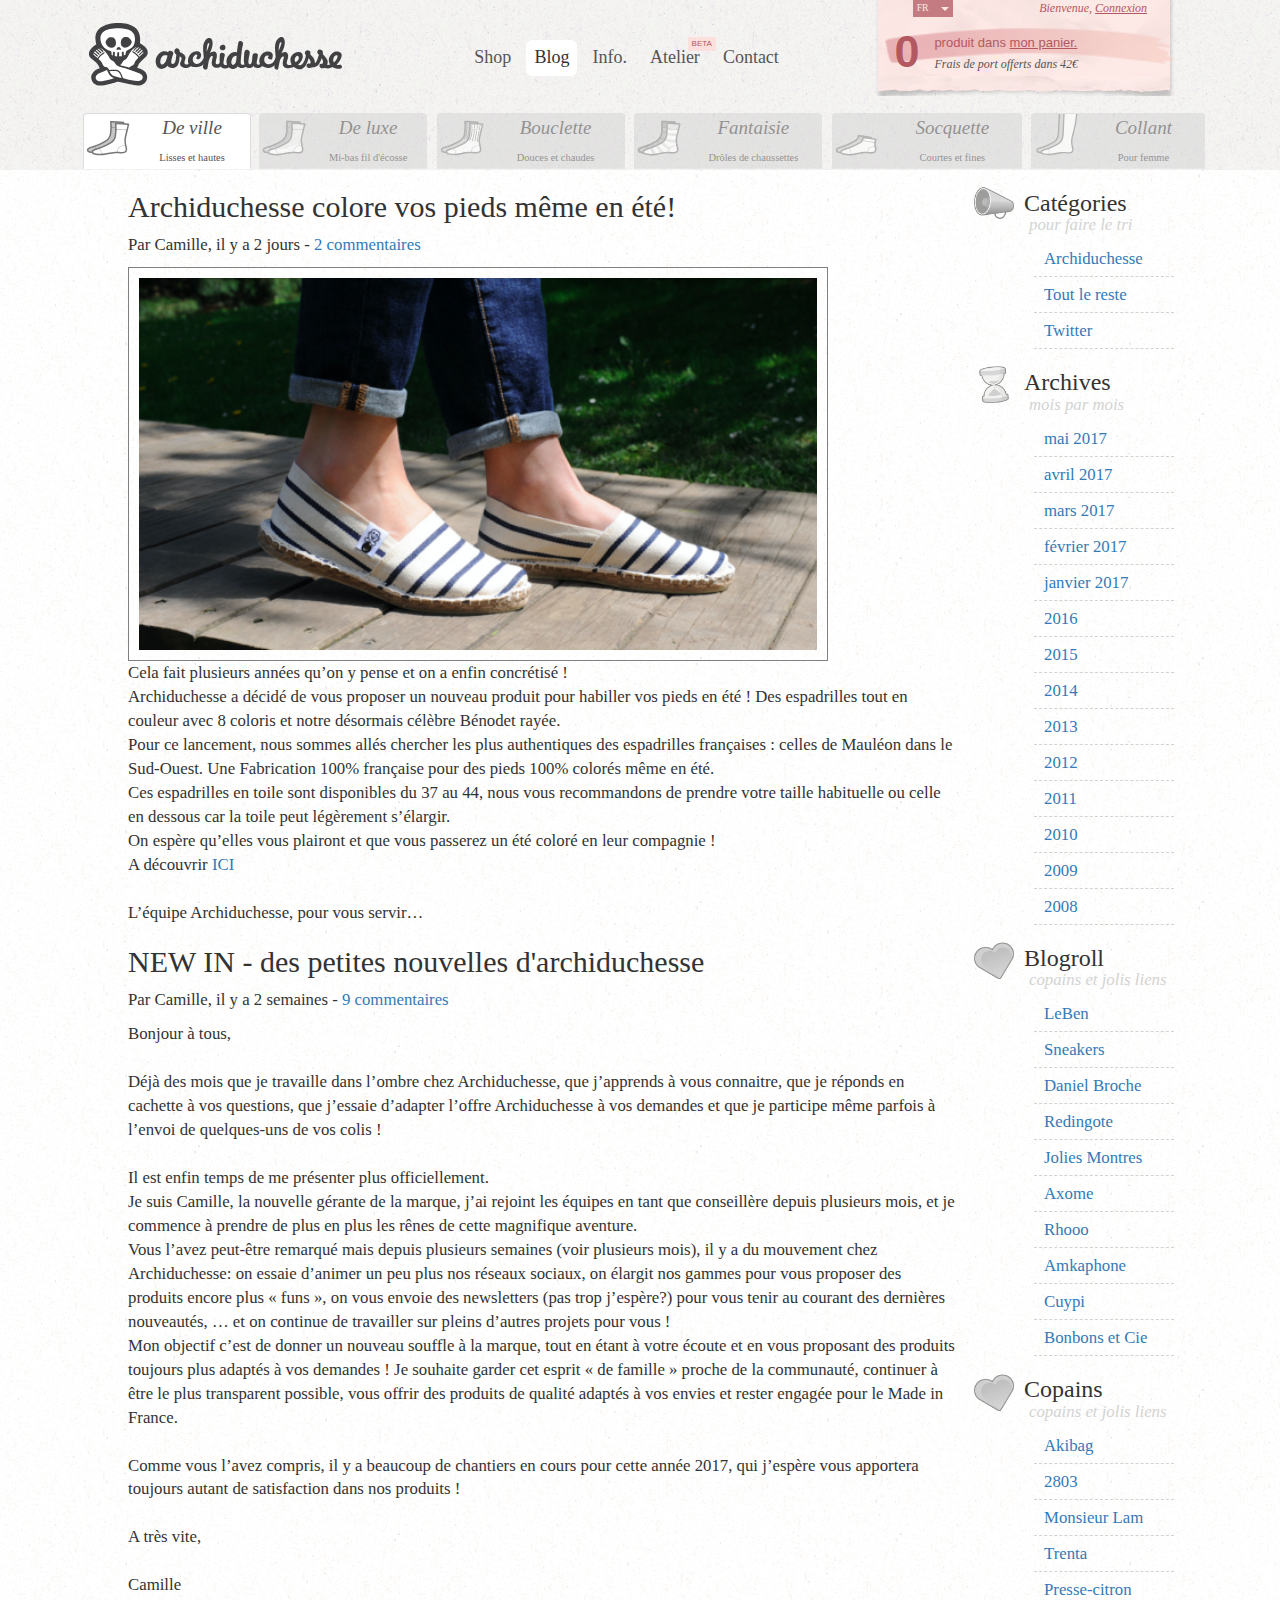
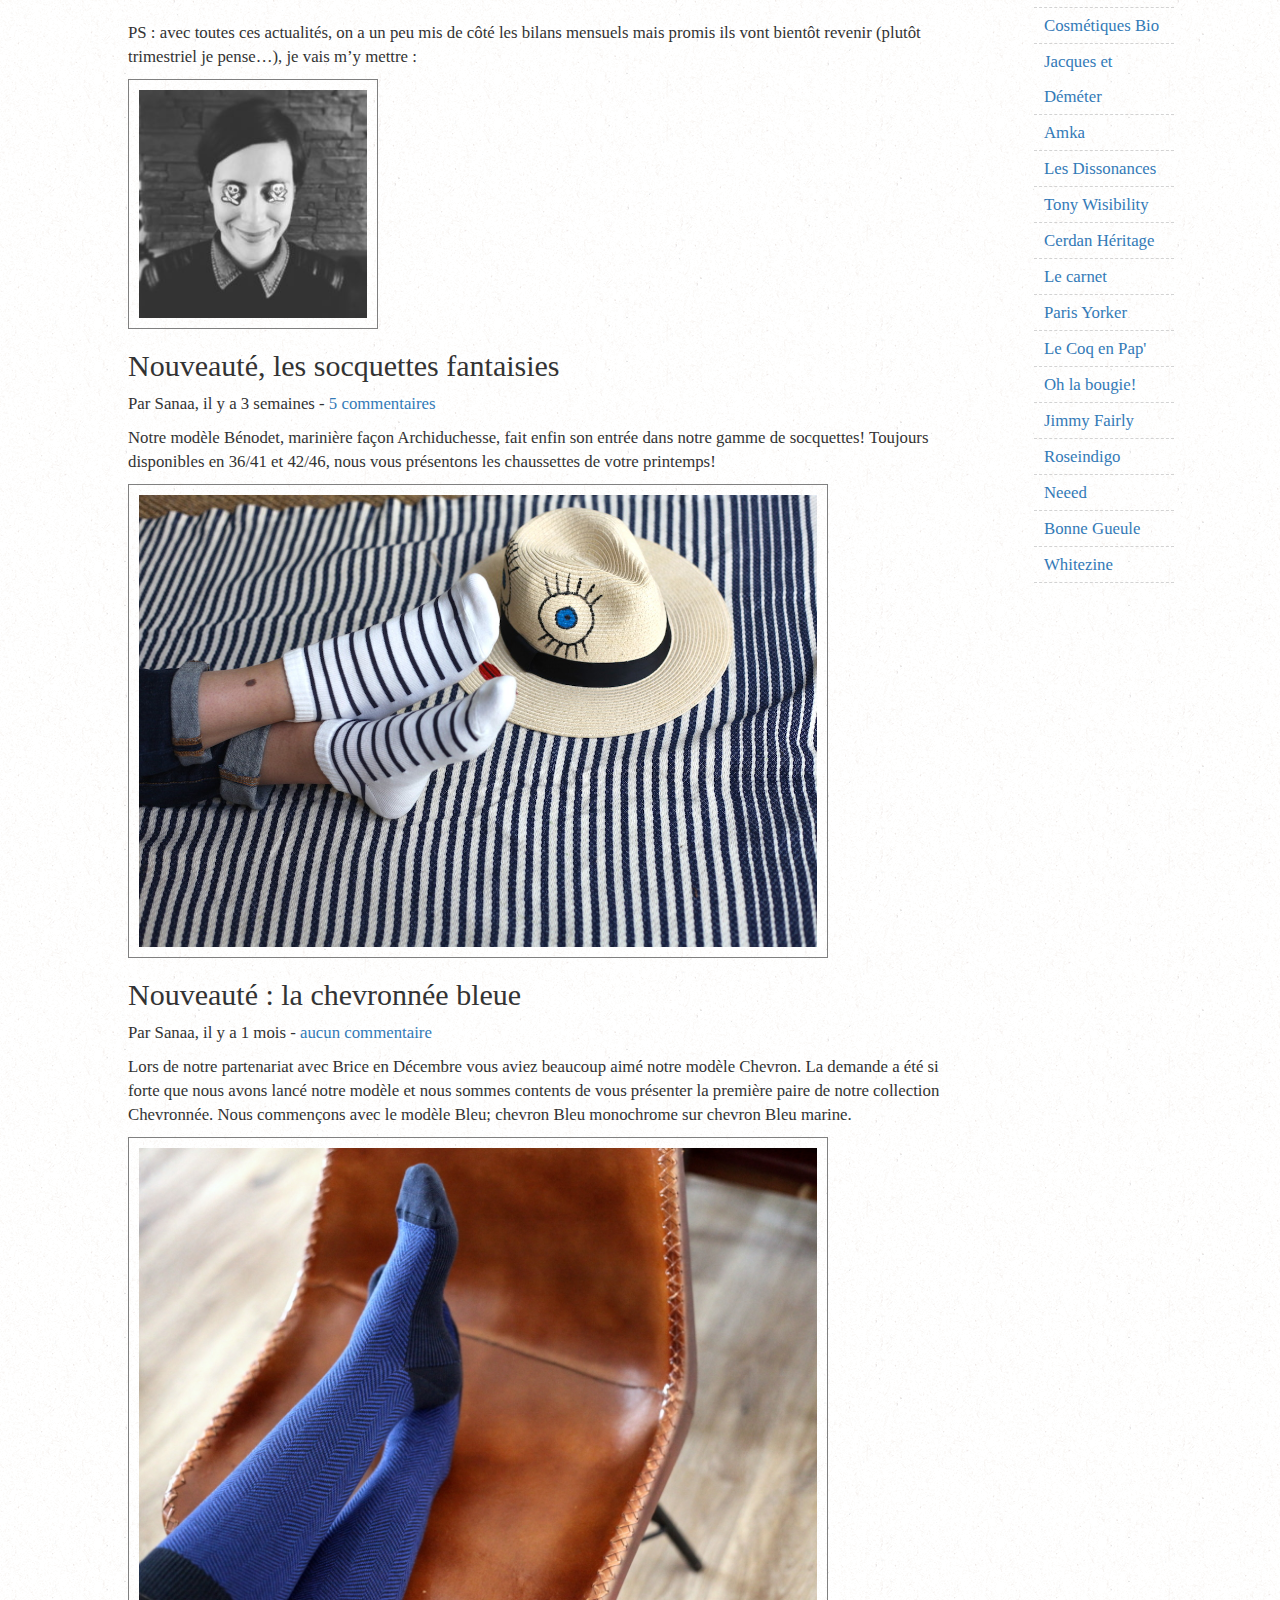
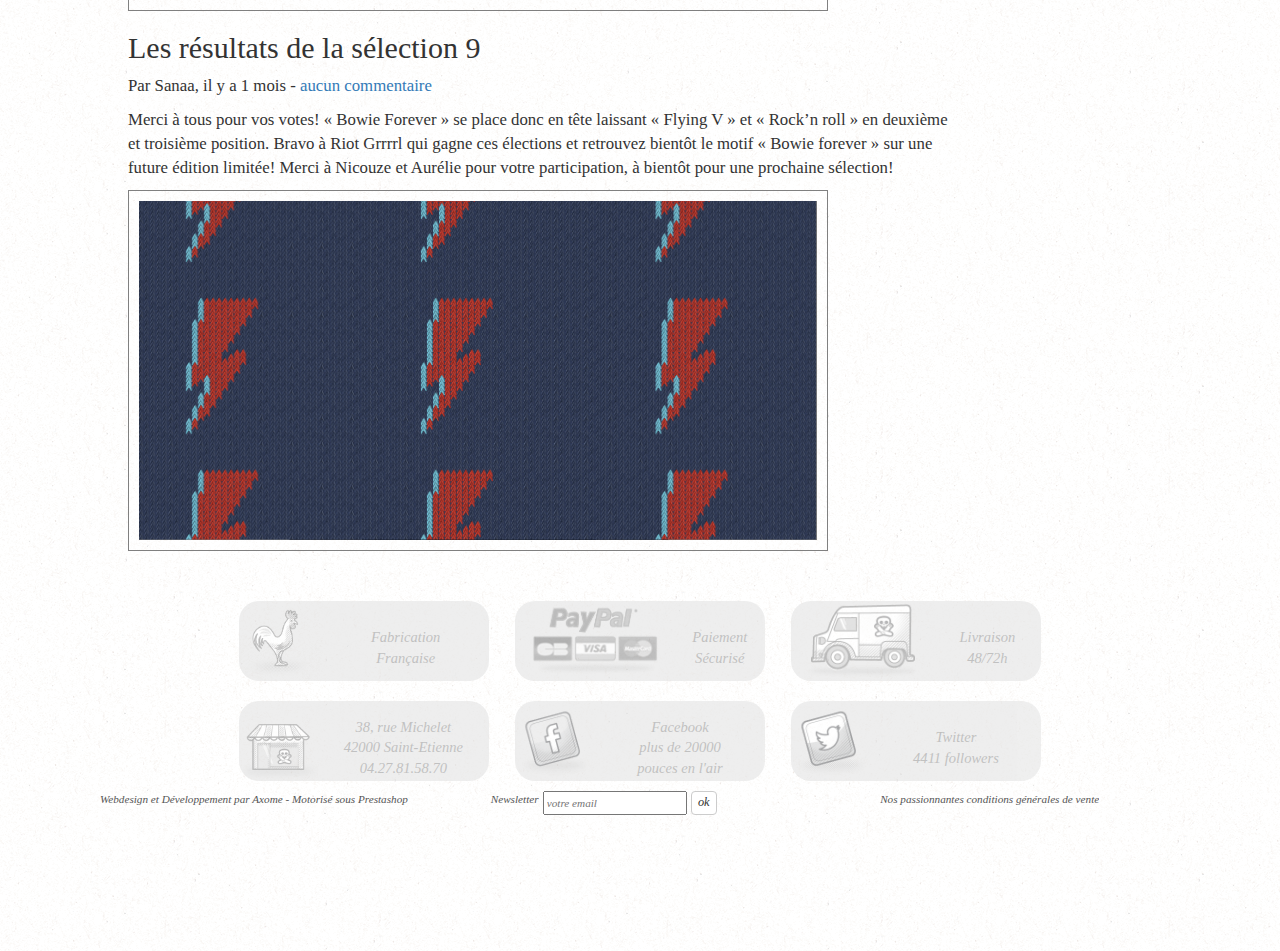
==== commit 6205f5d7: "validator done" ====
--- a/blog.html
+++ b/blog.html
@@ -1,5 +1,5 @@
 <!doctype html>
-<html class="no-js" lang="">
+<html class="no-js" lang="fr">
     <head>
         <meta charset="utf-8">
         <meta http-equiv="x-ua-compatible" content="ie=edge">
@@ -311,7 +311,7 @@
             - Motorisé sous
             <a href="">Prestashop</a>
           </p>
-          <form action="">
+          <form>
             Newsletter <br>
             <input type="text" placeholder="votre email">
             <input type="submit" value="ok" class="button-mini btn btn-default">
--- a/css/main.css
+++ b/css/main.css
@@ -211,7 +211,6 @@
 #blog section img {
   width: 90%;
   max-width: 700px;
-  /*width: auto;*/
   padding: 10px;
   border: 1px solid gray;
 }
@@ -223,6 +222,91 @@
 #blog section {
   max-width: 850px;
 }
+
+/*section visible pour laptop seulement (liens de navigation)*/
+
+#blog > div {
+  position: absolute;
+  top: 170px;
+  width: 20%;
+  right: 0px;
+}
+
+#blog > div img {
+  width: 40px;
+  position: relative;
+  left: -15px;
+  top: -20px;
+}
+
+#blog > div ul {
+  margin-top: -25px;
+}
+
+#blog > div p {
+  position: relative;
+  top: -20px;
+  left: -35px;
+  color: lightgray;
+  font-style: italic;
+  margin: 0;
+  width: 250px;
+  padding: 0;
+}
+
+#blog > div li {
+  border-bottom: 1px dashed lightgray;
+  width: 140px;
+  margin-left: -30px;
+  list-style: none;
+  padding-left: 10px;
+  line-height: 35px;
+
+}
+
+
+/*___________CONTACt_____________*/
+
+
+#contact {
+  width: 90%;
+  margin: auto;
+  padding-top: 30px;
+}
+
+#contact h3 {
+  padding-bottom: 10px;
+}
+
+#contact > div {
+  margin-bottom: 20px;
+}
+
+#contact > div:first-child > form {
+  background-color : rgb(239,239,239);
+  border-radius: 10px;
+  height: 100%;
+  margin-bottom: 20px;
+  opacity: 0.9;
+  padding: 10px;
+}
+
+#contact > div:first-child > form > div  {
+  margin-bottom: 10px;
+}
+
+
+#contact > div:nth-child(2) {
+  /*display: inline-block;*/
+  width: 100%;
+ }
+
+#contact > div:last-child > p{
+  text-align: center;
+  padding-top: 5%;
+}
+
+
 /*===========mise en page footer===========*/
 /*===========================================*/
 
@@ -716,6 +800,22 @@
   #index > nav > ul li {
   margin-bottom: 0;
   }
+
+
+  /*___________BLOG_____________*/
+
+  #blog {
+    width: 65%;
+    margin-left: 10%;
+  }
+
+
+  /*___________CONTACT_____________*/
+
+  #contact {
+    width: 80%;
+    margin: auto;
+  }
   /*===========mise en page footer=============*/
   /*===========================================*/
 
